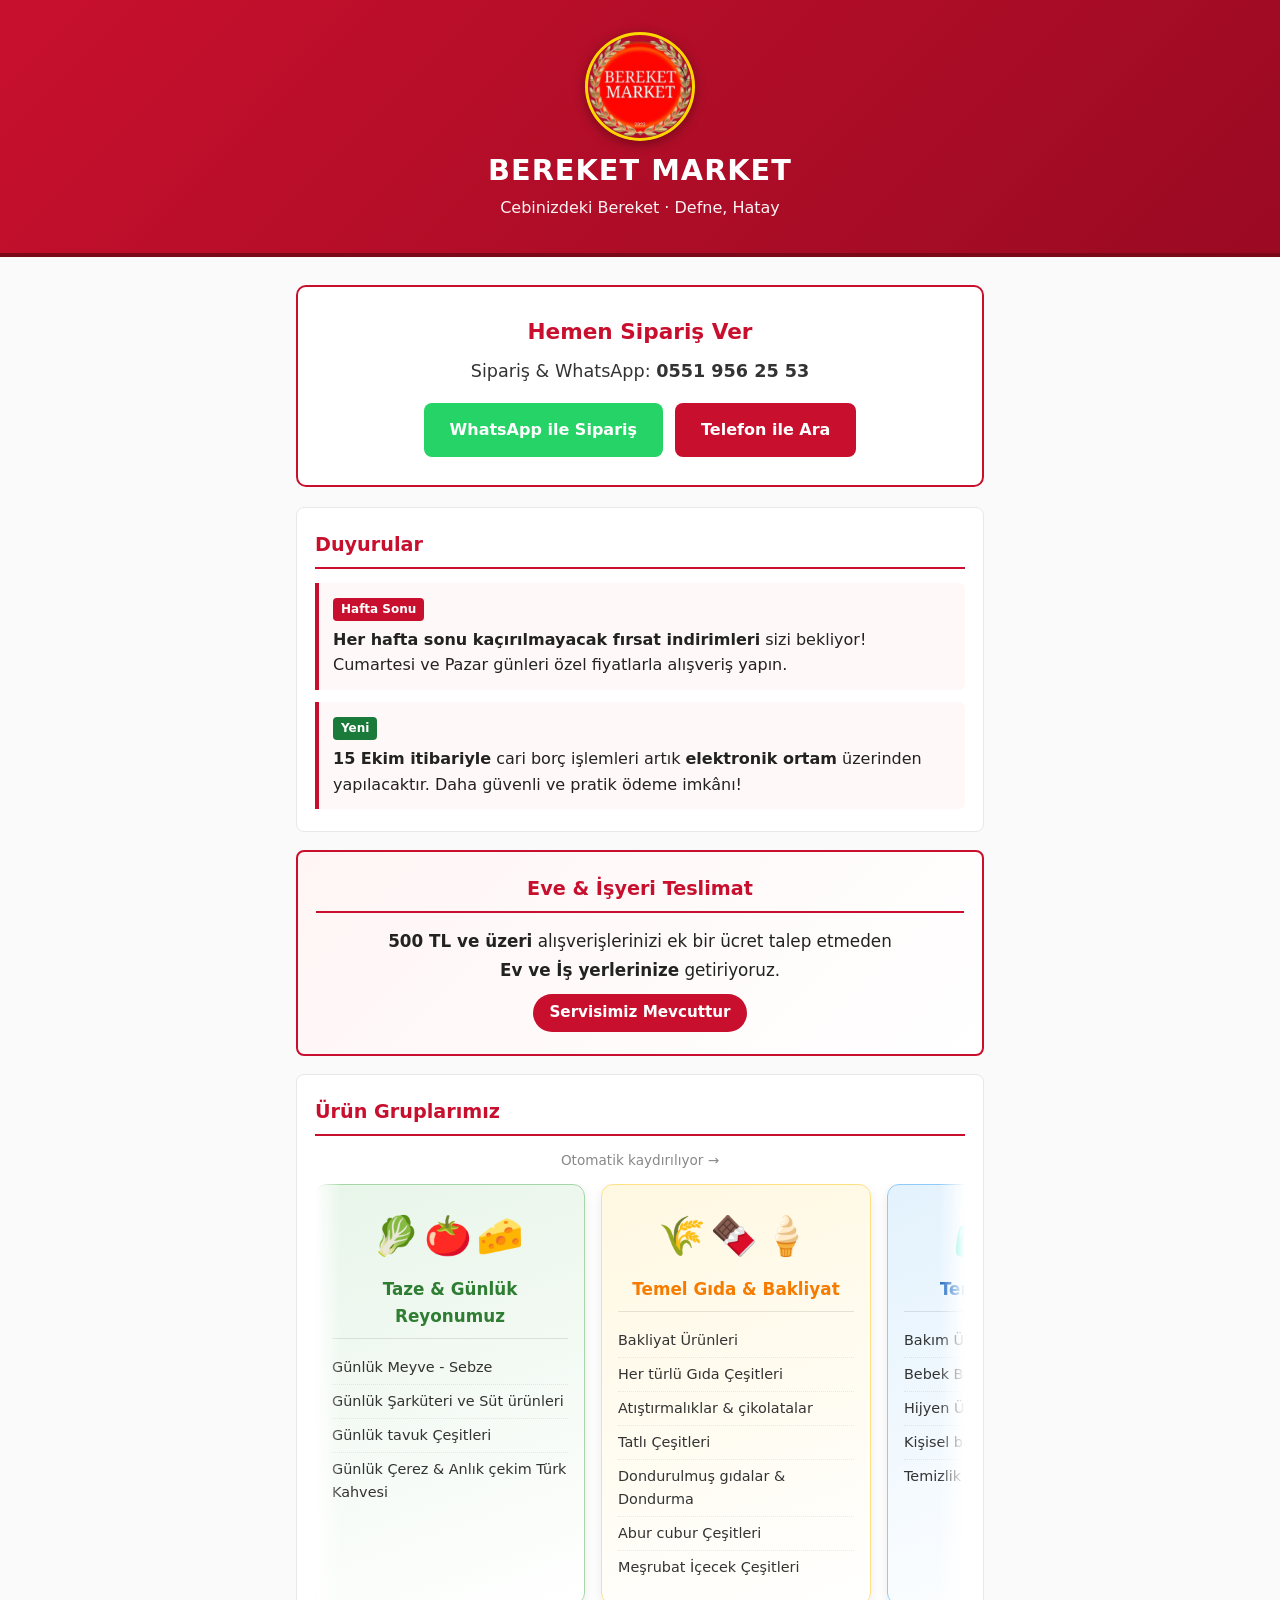
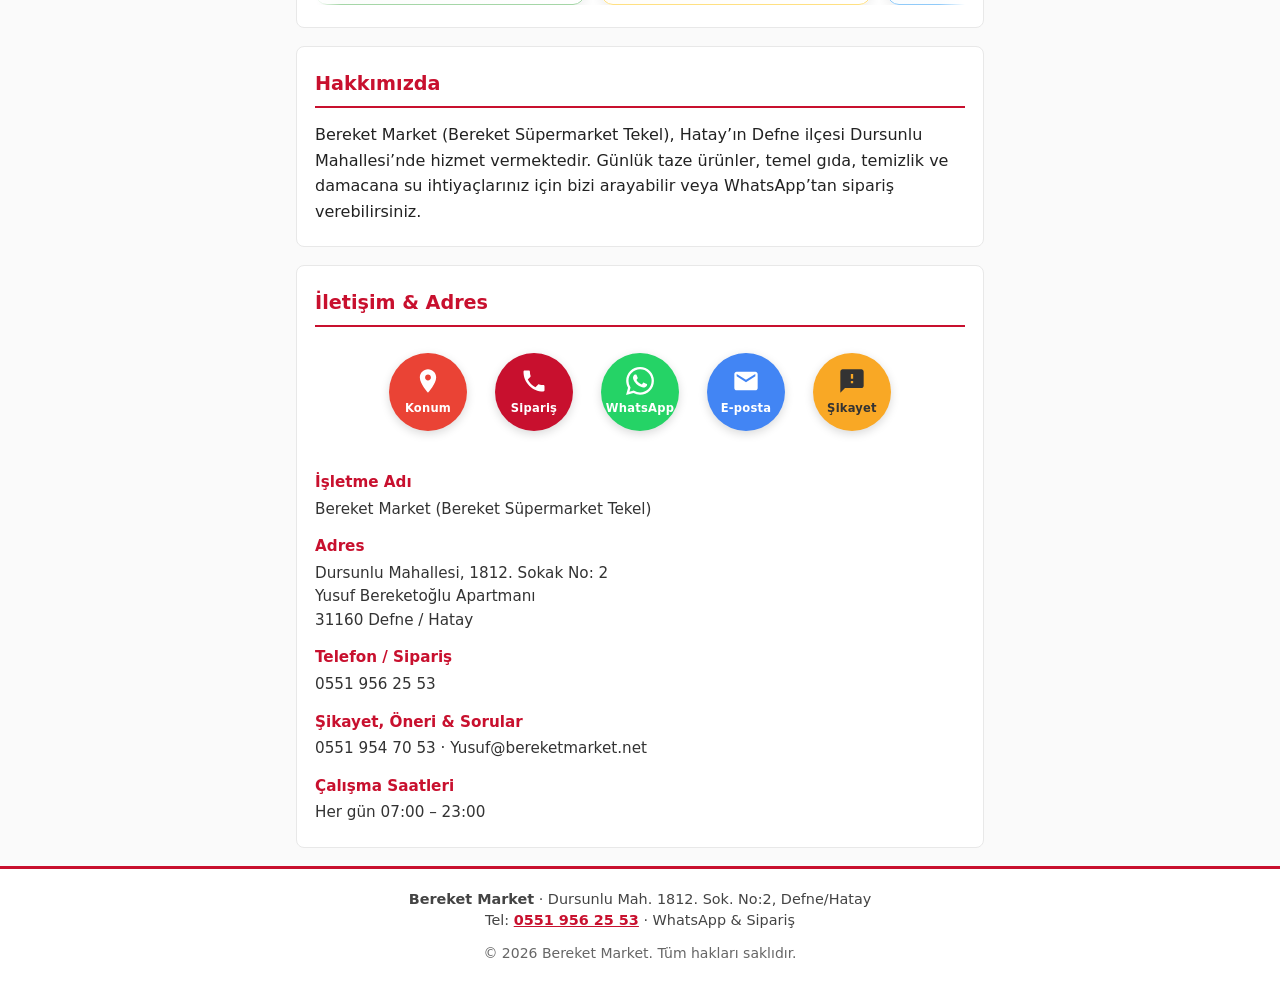
==== index.html @ 85e5559c "SEO: robots.txt, sitemap.xml, llms.txt, LocalBusiness schema, canonical, footer NAP eklendi" ====
<!DOCTYPE html>
<html lang="tr">
<head>
  <meta charset="UTF-8">
  <meta name="viewport" content="width=device-width, initial-scale=1">
  <title>Bereket Market | Defne Hatay Market – Sipariş, Eve Teslimat, Taze Ürünler</title>
  <meta name="description" content="Bereket Market Defne Hatay – Dursunlu Mahallesi. Günlük taze meyve sebze, bakliyat, temizlik, damacana su. 500 TL üzeri ücretsiz eve teslimat. Sipariş WhatsApp: 0551 956 25 53">
  <link rel="stylesheet" href="style.css">
  <link rel="canonical" href="https://bereketmarket.net/">
  <link rel="icon" href="assets/logo.png" type="image/png">
  <meta name="robots" content="index, follow">
  <meta name="geo.region" content="TR-31">
  <meta name="geo.placename" content="Defne, Hatay">
  <meta name="language" content="Turkish">
  <meta property="og:title" content="Bereket Market | Defne, Hatay">
  <meta property="og:description" content="Bereket Market – Dursunlu, Defne/Hatay. Taze ürünler, 500 TL üzeri ücretsiz teslimat. Sipariş: 0551 956 25 53">
  <meta property="og:image" content="https://bereketmarket.net/assets/logo.png">
  <meta property="og:url" content="https://bereketmarket.net">
  <meta property="og:type" content="website">
  <meta name="twitter:card" content="summary_large_image">
  <script type="application/ld+json">
  {
    "@context": "https://schema.org",
    "@type": "GroceryStore",
    "name": "Bereket Market",
    "alternateName": "Bereket Süpermarket Tekel",
    "image": "https://bereketmarket.net/assets/logo.png",
    "url": "https://bereketmarket.net/",
    "telephone": "+905519562553",
    "email": "Yusuf@bereketmarket.net",
    "address": {
      "@type": "PostalAddress",
      "streetAddress": "Dursunlu Mahallesi, 1812. Sokak No: 2, Yusuf Bereketoğlu Apartmanı",
      "addressLocality": "Defne",
      "addressRegion": "Hatay",
      "postalCode": "31160",
      "addressCountry": "TR"
    },
    "geo": {
      "@type": "GeoCoordinates",
      "latitude": 36.2345,
      "longitude": 36.1450
    },
    "openingHoursSpecification": {
      "@type": "OpeningHoursSpecification",
      "dayOfWeek": [
        "Monday", "Tuesday", "Wednesday", "Thursday", "Friday", "Saturday", "Sunday"
      ],
      "opens": "07:00",
      "closes": "23:00"
    },
    "priceRange": "₺",
    "description": "Hatay Defne Dursunlu'da günlük taze ürünler, bakliyat, temizlik malzemeleri ve damacana su satışı. 500 TL üzeri ücretsiz eve ve işyeri teslimatı."
  }
  </script>
</head>
<body>

  <header class="header">
    <div class="container header-inner">
      <img src="assets/logo.png" alt="Bereket Market Logo" class="logo" width="120" height="118">
      <h1>BEREKET MARKET</h1>
      <p class="tagline">Cebinizdeki Bereket · Defne, Hatay</p>
    </div>
  </header>

  <main class="container">

    <section class="order-section">
      <h2>Hemen Sipariş Ver</h2>
      <p class="order-info">Sipariş & WhatsApp: <strong>0551 956 25 53</strong></p>
      <div class="btn-group">
        <a href="https://wa.me/905519562553?text=Merhaba%2C%20sipari%C5%9F%20vermek%20istiyorum." class="btn btn-whatsapp" target="_blank" rel="noopener">
          WhatsApp ile Sipariş
        </a>
        <a href="tel:+905519562553" class="btn btn-call">
          Telefon ile Ara
        </a>
      </div>
    </section>

    <section id="duyurular" class="duyuru">
      <h2>Duyurular</h2>
      <div class="duyuru-item">
        <span class="badge">Hafta Sonu</span>
        <p><strong>Her hafta sonu kaçırılmayacak fırsat indirimleri</strong> sizi bekliyor! Cumartesi ve Pazar günleri özel fiyatlarla alışveriş yapın.</p>
      </div>
      <div class="duyuru-item">
        <span class="badge yeni">Yeni</span>
        <p><strong>15 Ekim itibariyle</strong> cari borç işlemleri artık <strong>elektronik ortam</strong> üzerinden yapılacaktır. Daha güvenli ve pratik ödeme imkânı!</p>
      </div>
    </section>

    <section class="servis">
      <h2>Eve & İşyeri Teslimat</h2>
      <p class="servis-text">
        <strong>500 TL ve üzeri</strong> alışverişlerinizi ek bir ücret talep etmeden<br>
        <strong>Ev ve İş yerlerinize</strong> getiriyoruz.<br>
        <span class="servis-badge">Servisimiz Mevcuttur</span>
      </p>
    </section>

    <section id="kategoriler">
      <h2>Ürün Gruplarımız</h2>
      <p class="carousel-hint">Otomatik kaydırılıyor →</p>

      <div class="carousel">
        <div class="carousel-track">

          <article class="cat-card cat-taze">
            <div class="cat-visual">🥬🍅🧀</div>
            <h3>Taze & Günlük Reyonumuz</h3>
            <ul>
              <li>Günlük Meyve - Sebze</li>
              <li>Günlük Şarküteri ve Süt ürünleri</li>
              <li>Günlük tavuk Çeşitleri</li>
              <li>Günlük Çerez & Anlık çekim Türk Kahvesi</li>
            </ul>
          </article>

          <article class="cat-card cat-gida">
            <div class="cat-visual">🌾🍫🍦</div>
            <h3>Temel Gıda & Bakliyat</h3>
            <ul>
              <li>Bakliyat Ürünleri</li>
              <li>Her türlü Gıda Çeşitleri</li>
              <li>Atıştırmalıklar & çikolatalar</li>
              <li>Tatlı Çeşitleri</li>
              <li>Dondurulmuş gıdalar & Dondurma</li>
              <li>Abur cubur Çeşitleri</li>
              <li>Meşrubat İçecek Çeşitleri</li>
            </ul>
          </article>

          <article class="cat-card cat-temizlik">
            <div class="cat-visual">🧴🧼👶</div>
            <h3>Temizlik & Kişisel</h3>
            <ul>
              <li>Bakım Ürünleri</li>
              <li>Bebek Bezi</li>
              <li>Hijyen Ürünleri</li>
              <li>Kişisel bakım ürünleri</li>
              <li>Temizlik Malzemeleri</li>
            </ul>
          </article>

          <article class="cat-card cat-yasam">
            <div class="cat-visual">🧹✏️📦</div>
            <h3>Günlük Yaşam Ürünleri</h3>
            <ul>
              <li>Temel kırtasiye ürünleri</li>
              <li>Bez mop, paspas, süpürge</li>
            </ul>
          </article>

          <article class="cat-card cat-su">
            <div class="cat-visual">💧🧴🚰</div>
            <h3>Koli Su & Damacana</h3>
            <ul>
              <li>0.5 L koli su (Erikli, Bahçepınar)</li>
              <li>1.5 L koli su (Erikli, Bahçepınar)</li>
              <li>5 L koli su (Erikli, Bahçepınar)</li>
              <li>Çamlıbel 19 L Damacana</li>
              <li>Hayat Su 19 L Damacana</li>
            </ul>
          </article>

          <article class="cat-card cat-taze">
            <div class="cat-visual">🥬🍅🧀</div>
            <h3>Taze & Günlük Reyonumuz</h3>
            <ul>
              <li>Günlük Meyve - Sebze</li>
              <li>Günlük Şarküteri ve Süt ürünleri</li>
              <li>Günlük tavuk Çeşitleri</li>
              <li>Günlük Çerez & Anlık çekim Türk Kahvesi</li>
            </ul>
          </article>

          <article class="cat-card cat-gida">
            <div class="cat-visual">🌾🍫🍦</div>
            <h3>Temel Gıda & Bakliyat</h3>
            <ul>
              <li>Bakliyat Ürünleri</li>
              <li>Her türlü Gıda Çeşitleri</li>
              <li>Atıştırmalıklar & çikolatalar</li>
              <li>Tatlı Çeşitleri</li>
              <li>Dondurulmuş gıdalar & Dondurma</li>
              <li>Abur cubur Çeşitleri</li>
              <li>Meşrubat İçecek Çeşitleri</li>
            </ul>
          </article>

          <article class="cat-card cat-temizlik">
            <div class="cat-visual">🧴🧼👶</div>
            <h3>Temizlik & Kişisel</h3>
            <ul>
              <li>Bakım Ürünleri</li>
              <li>Bebek Bezi</li>
              <li>Hijyen Ürünleri</li>
              <li>Kişisel bakım ürünleri</li>
              <li>Temizlik Malzemeleri</li>
            </ul>
          </article>

          <article class="cat-card cat-yasam">
            <div class="cat-visual">🧹✏️📦</div>
            <h3>Günlük Yaşam Ürünleri</h3>
            <ul>
              <li>Temel kırtasiye ürünleri</li>
              <li>Bez mop, paspas, süpürge</li>
            </ul>
          </article>

          <article class="cat-card cat-su">
            <div class="cat-visual">💧🧴🚰</div>
            <h3>Koli Su & Damacana</h3>
            <ul>
              <li>0.5 L koli su (Erikli, Bahçepınar)</li>
              <li>1.5 L koli su (Erikli, Bahçepınar)</li>
              <li>5 L koli su (Erikli, Bahçepınar)</li>
              <li>Çamlıbel 19 L Damacana</li>
              <li>Hayat Su 19 L Damacana</li>
            </ul>
          </article>

        </div>
      </div>
    </section>

    <section id="hakkimizda">
      <h2>Hakkımızda</h2>
      <p>
        Bereket Market (Bereket Süpermarket Tekel), Hatay’ın Defne ilçesi Dursunlu Mahallesi’nde hizmet vermektedir.
        Günlük taze ürünler, temel gıda, temizlik ve damacana su ihtiyaçlarınız için bizi arayabilir veya WhatsApp’tan sipariş verebilirsiniz.
      </p>
    </section>

    <section id="iletisim">
      <h2>İletişim & Adres</h2>

      <div class="contact-icons">
        <a href="https://www.google.com/maps/search/?api=1&amp;query=Bereket+Market+Dursunlu+Mahallesi+1812.+Sokak+Defne+Hatay" class="icon-btn icon-maps" target="_blank" rel="noopener" title="Google Haritalar">
          <svg viewBox="0 0 24 24" width="28" height="28" fill="currentColor"><path d="M12 2C8.13 2 5 5.13 5 9c0 5.25 7 13 7 13s7-7.75 7-13c0-3.87-3.13-7-7-7zm0 9.5c-1.38 0-2.5-1.12-2.5-2.5s1.12-2.5 2.5-2.5 2.5 1.12 2.5 2.5-1.12 2.5-2.5 2.5z"/></svg>
          <span>Konum</span>
        </a>

        <a href="tel:+905519562553" class="icon-btn icon-phone" title="Sipariş Telefonu">
          <svg viewBox="0 0 24 24" width="28" height="28" fill="currentColor"><path d="M6.62 10.79c1.44 2.83 3.76 5.14 6.59 6.59l2.2-2.2c.27-.27.67-.36 1.02-.24 1.12.37 2.33.57 3.57.57.55 0 1 .45 1 1V20c0 .55-.45 1-1 1-9.39 0-17-7.61-17-17 0-.55.45-1 1-1h3.5c.55 0 1 .45 1 1 0 1.25.2 2.45.57 3.57.11.35.03.74-.25 1.02l-2.2 2.2z"/></svg>
          <span>Sipariş</span>
        </a>

        <a href="https://wa.me/905519562553" class="icon-btn icon-whatsapp" target="_blank" rel="noopener" title="WhatsApp">
          <svg viewBox="0 0 24 24" width="28" height="28" fill="currentColor"><path d="M17.472 14.382c-.297-.149-1.758-.867-2.03-.967-.273-.099-.471-.148-.67.15-.197.297-.767.966-.94 1.164-.173.199-.347.223-.644.075-.297-.15-1.255-.463-2.39-1.475-.883-.788-1.48-1.761-1.653-2.059-.173-.297-.018-.458.13-.606.134-.133.298-.347.446-.52.149-.174.198-.298.298-.497.099-.198.05-.371-.025-.52-.075-.149-.669-1.612-.916-2.207-.242-.579-.487-.5-.669-.51-.173-.008-.371-.01-.57-.01-.198 0-.52.074-.792.372-.272.297-1.04 1.016-1.04 2.479 0 1.462 1.065 2.875 1.213 3.074.149.198 2.096 3.2 5.077 4.487.709.306 1.262.489 1.694.625.712.227 1.36.195 1.871.118.571-.085 1.758-.719 2.006-1.413.248-.694.248-1.289.173-1.413-.074-.124-.272-.198-.57-.347m-5.421 7.403h-.004a9.87 9.87 0 01-5.031-1.378l-.361-.214-3.741.982.998-3.648-.235-.374a9.86 9.86 0 01-1.51-5.26c.001-5.45 4.436-9.884 9.888-9.884 2.64 0 5.122 1.03 6.988 2.898a9.825 9.825 0 012.893 6.994c-.003 5.45-4.435 9.884-9.885 9.884m8.413-18.297A11.815 11.815 0 0012.05 0C5.495 0 .16 5.335.157 11.892c0 2.096.547 4.142 1.588 5.945L.057 24l6.305-1.654a11.882 11.882 0 005.683 1.448h.005c6.554 0 11.89-5.335 11.893-11.893a11.821 11.821 0 00-3.48-8.413z"/></svg>
          <span>WhatsApp</span>
        </a>

        <a href="mailto:Yusuf@bereketmarket.net" class="icon-btn icon-mail" title="E-posta">
          <svg viewBox="0 0 24 24" width="28" height="28" fill="currentColor"><path d="M20 4H4c-1.1 0-1.99.9-1.99 2L2 18c0 1.1.9 2 2 2h16c1.1 0 2-.9 2-2V6c0-1.1-.9-2-2-2zm0 4l-8 5-8-5V6l8 5 8-5v2z"/></svg>
          <span>E-posta</span>
        </a>

        <a href="tel:+905519547053" class="icon-btn icon-sikayet" title="Şikayet & Öneri">
          <svg viewBox="0 0 24 24" width="28" height="28" fill="currentColor"><path d="M20 2H4c-1.1 0-2 .9-2 2v18l4-4h14c1.1 0 2-.9 2-2V4c0-1.1-.9-2-2-2zm-7 12h-2v-2h2v2zm0-4h-2V6h2v4z"/></svg>
          <span>Şikayet</span>
        </a>
      </div>

      <dl class="contact-details">
        <dt>İşletme Adı</dt>
        <dd>Bereket Market (Bereket Süpermarket Tekel)</dd>

        <dt>Adres</dt>
        <dd>
          Dursunlu Mahallesi, 1812. Sokak No: 2<br>
          Yusuf Bereketoğlu Apartmanı<br>
          31160 Defne / Hatay
        </dd>

        <dt>Telefon / Sipariş</dt>
        <dd>0551 956 25 53</dd>

        <dt>Şikayet, Öneri & Sorular</dt>
        <dd>0551 954 70 53 · Yusuf@bereketmarket.net</dd>

        <dt>Çalışma Saatleri</dt>
        <dd>Her gün 07:00 – 23:00</dd>
      </dl>
    </section>

  </main>

  <footer class="footer">
    <div class="container">
      <p class="footer-nap">
        <strong>Bereket Market</strong> · Dursunlu Mah. 1812. Sok. No:2, Defne/Hatay<br>
        Tel: <a href="tel:+905519562553">0551 956 25 53</a> · WhatsApp & Sipariş
      </p>
      <p>&copy; 2026 Bereket Market. Tüm hakları saklıdır.</p>
    </div>
  </footer>

</body>
</html>
---- style.css ----
* {
  box-sizing: border-box;
  margin: 0;
  padding: 0;
}

body {
  font-family: system-ui, -apple-system, "Segoe UI", Roboto, Arial, sans-serif;
  line-height: 1.6;
  color: #222;
  background: #fafafa;
}

.container {
  max-width: 720px;
  margin: 0 auto;
  padding: 0 16px;
}

/* Header */
.header {
  background: linear-gradient(135deg, #c8102e 0%, #9a0a22 100%);
  color: #fff;
  padding: 32px 0;
  text-align: center;
  border-bottom: 4px solid #7a0819;
}

.logo {
  display: block;
  margin: 0 auto 12px;
  width: 110px;
  height: auto;
  border-radius: 50%;
  box-shadow: 0 3px 12px rgba(0,0,0,0.35);
  border: 3px solid #ffd700;
}
.logo-circle {
  display: none;
}

.header h1 {
  font-size: 1.8rem;
  letter-spacing: 1px;
  line-height: 1.2;
}

.tagline {
  margin-top: 8px;
  opacity: 0.95;
  font-size: 1rem;
}

/* Order */
.order-section {
  background: #fff;
  border: 2px solid #c8102e;
  border-radius: 10px;
  padding: 28px 20px;
  margin: 28px 0 20px;
  text-align: center;
}

.order-section h2 {
  color: #c8102e;
  font-size: 1.35rem;
  margin-bottom: 8px;
  border: none;
  padding: 0;
}

.order-info {
  font-size: 1.1rem;
  margin-bottom: 18px;
  color: #333;
}

.btn-group {
  display: flex;
  flex-wrap: wrap;
  gap: 12px;
  justify-content: center;
}

.btn {
  display: inline-block;
  padding: 14px 26px;
  border-radius: 8px;
  font-weight: 700;
  font-size: 1rem;
  text-decoration: none;
  transition: opacity 0.2s, transform 0.15s;
}

.btn:hover {
  opacity: 0.92;
  transform: translateY(-1px);
}

.btn-whatsapp {
  background: #25d366;
  color: #fff;
}

.btn-call {
  background: #c8102e;
  color: #fff;
}

/* Sections */
main {
  padding-bottom: 32px;
}

section {
  background: #fff;
  border: 1px solid #e8e8e8;
  border-radius: 8px;
  padding: 22px 18px;
  margin-bottom: 18px;
}

h2 {
  font-size: 1.2rem;
  margin-bottom: 14px;
  color: #c8102e;
  border-bottom: 2px solid #c8102e;
  padding-bottom: 6px;
}

/* Duyurular */
.duyuru-item {
  background: #fff8f8;
  border-left: 4px solid #c8102e;
  padding: 12px 14px;
  margin-bottom: 12px;
  border-radius: 0 6px 6px 0;
}

.duyuru-item:last-child {
  margin-bottom: 0;
}

.badge {
  display: inline-block;
  background: #c8102e;
  color: #fff;
  font-size: 0.75rem;
  font-weight: 700;
  padding: 2px 8px;
  border-radius: 4px;
  margin-bottom: 6px;
}

.badge.yeni {
  background: #1a7a3a;
}

/* Servis */
.servis {
  background: linear-gradient(135deg, #fff5f5, #fff);
  border: 2px solid #c8102e;
  text-align: center;
}

.servis-text {
  font-size: 1.05rem;
  line-height: 1.7;
}

.servis-badge {
  display: inline-block;
  margin-top: 10px;
  background: #c8102e;
  color: #fff;
  padding: 6px 16px;
  border-radius: 20px;
  font-weight: 700;
  font-size: 0.95rem;
}

/* Carousel */
.carousel-hint {
  font-size: 0.85rem;
  color: #888;
  margin-bottom: 12px;
  text-align: center;
}

.carousel {
  overflow: hidden;
  width: 100%;
  mask-image: linear-gradient(to right, transparent, black 4%, black 96%, transparent);
  -webkit-mask-image: linear-gradient(to right, transparent, black 4%, black 96%, transparent);
}

.carousel-track {
  display: flex;
  gap: 16px;
  width: max-content;
  animation: slide 40s linear infinite;
}

.carousel-track:hover {
  animation-play-state: paused;
}

@keyframes slide {
  0% { transform: translateX(0); }
  100% { transform: translateX(-50%); }
}

.cat-card {
  flex: 0 0 270px;
  border-radius: 12px;
  padding: 20px 16px;
  box-shadow: 0 4px 14px rgba(0,0,0,0.08);
  border: 1px solid transparent;
}

.cat-visual {
  font-size: 2.4rem;
  text-align: center;
  margin-bottom: 10px;
  letter-spacing: 4px;
}

.cat-card h3 {
  font-size: 1.05rem;
  text-align: center;
  margin-bottom: 12px;
  padding-bottom: 8px;
  border-bottom: 1px solid rgba(0,0,0,0.1);
}

.cat-card ul {
  list-style: none;
  font-size: 0.9rem;
}

.cat-card li {
  padding: 5px 0;
  border-bottom: 1px dotted rgba(0,0,0,0.08);
  color: #333;
}

.cat-card li:last-child {
  border-bottom: none;
}

/* Category colors */
.cat-taze {
  background: linear-gradient(160deg, #e8f5e9, #fff);
  border-color: #a5d6a7;
}
.cat-taze h3 { color: #2e7d32; }

.cat-gida {
  background: linear-gradient(160deg, #fff8e1, #fff);
  border-color: #ffe082;
}
.cat-gida h3 { color: #f57c00; }

.cat-temizlik {
  background: linear-gradient(160deg, #e3f2fd, #fff);
  border-color: #90caf9;
}
.cat-temizlik h3 { color: #1565c0; }

.cat-yasam {
  background: linear-gradient(160deg, #f3e5f5, #fff);
  border-color: #ce93d8;
}
.cat-yasam h3 { color: #7b1fa2; }

.cat-su {
  background: linear-gradient(160deg, #e0f7fa, #fff);
  border-color: #80deea;
}
.cat-su h3 { color: #00838f; }

/* Contact */
dt {
  font-weight: 700;
  margin-top: 14px;
  color: #c8102e;
}

dt:first-child {
  margin-top: 0;
}

dd {
  margin-left: 0;
  margin-top: 2px;
}

a {
  color: #c8102e;
  font-weight: 600;
}

a:hover {
  text-decoration: underline;
}

/* Footer */
.footer {
  text-align: center;
  padding: 20px 0 28px;
  font-size: 0.875rem;
  color: #666;
  background: #fff;
  border-top: 3px solid #c8102e;
}

/* Contact Icons */
.contact-icons {
  display: flex;
  flex-wrap: wrap;
  justify-content: center;
  gap: 20px 28px;
  margin: 8px 0 28px;
  padding: 12px 8px;
}

.icon-btn {
  display: flex;
  flex-direction: column;
  align-items: center;
  justify-content: center;
  width: 78px;
  height: 78px;
  border-radius: 50%;
  text-decoration: none;
  color: #fff;
  font-size: 0.72rem;
  font-weight: 600;
  letter-spacing: 0.02em;
  transition: transform 0.2s, box-shadow 0.2s;
  box-shadow: 0 3px 10px rgba(0,0,0,0.15);
}

.icon-btn:hover {
  transform: translateY(-3px) scale(1.06);
  box-shadow: 0 6px 16px rgba(0,0,0,0.22);
  text-decoration: none;
  color: #fff;
}

.icon-btn svg {
  margin-bottom: 4px;
  flex-shrink: 0;
}

.icon-maps {
  background: #ea4335;
}

.icon-phone {
  background: #c8102e;
}

.icon-whatsapp {
  background: #25d366;
}

.icon-mail {
  background: #4285f4;
}

.icon-sikayet {
  background: #f9a825;
  color: #333;
}

.icon-sikayet:hover {
  color: #333;
}

.contact-details {
  margin-top: 4px;
  line-height: 1.55;
}

.contact-details dt {
  font-weight: 700;
  margin-top: 14px;
  color: #c8102e;
  font-size: 0.95rem;
}

.contact-details dt:first-child {
  margin-top: 0;
}

.contact-details dd {
  margin-left: 0;
  margin-top: 3px;
  font-size: 0.95rem;
  color: #333;
}

/* Mobile improvements */
@media (max-width: 480px) {
  .header h1 {
    font-size: 1.45rem;
  }
  .btn {
    width: 100%;
    text-align: center;
  }
  .cat-card {
    flex: 0 0 240px;
  }
  .order-section {
    padding: 20px 14px;
  }
  .contact-icons {
    gap: 18px 22px;
    padding: 8px 4px;
  }
  .icon-btn {
    width: 70px;
    height: 70px;
    font-size: 0.68rem;
  }
  .icon-btn svg {
    width: 24px;
    height: 24px;
  }
  section {
    padding: 18px 14px;
  }
  .contact-details dt,
  .contact-details dd {
    font-size: 0.92rem;
  }
}

.footer-nap {
  margin-bottom: 10px;
  font-size: 0.9rem;
  line-height: 1.5;
  color: #444;
}
.footer-nap a {
  color: #c8102e;
}
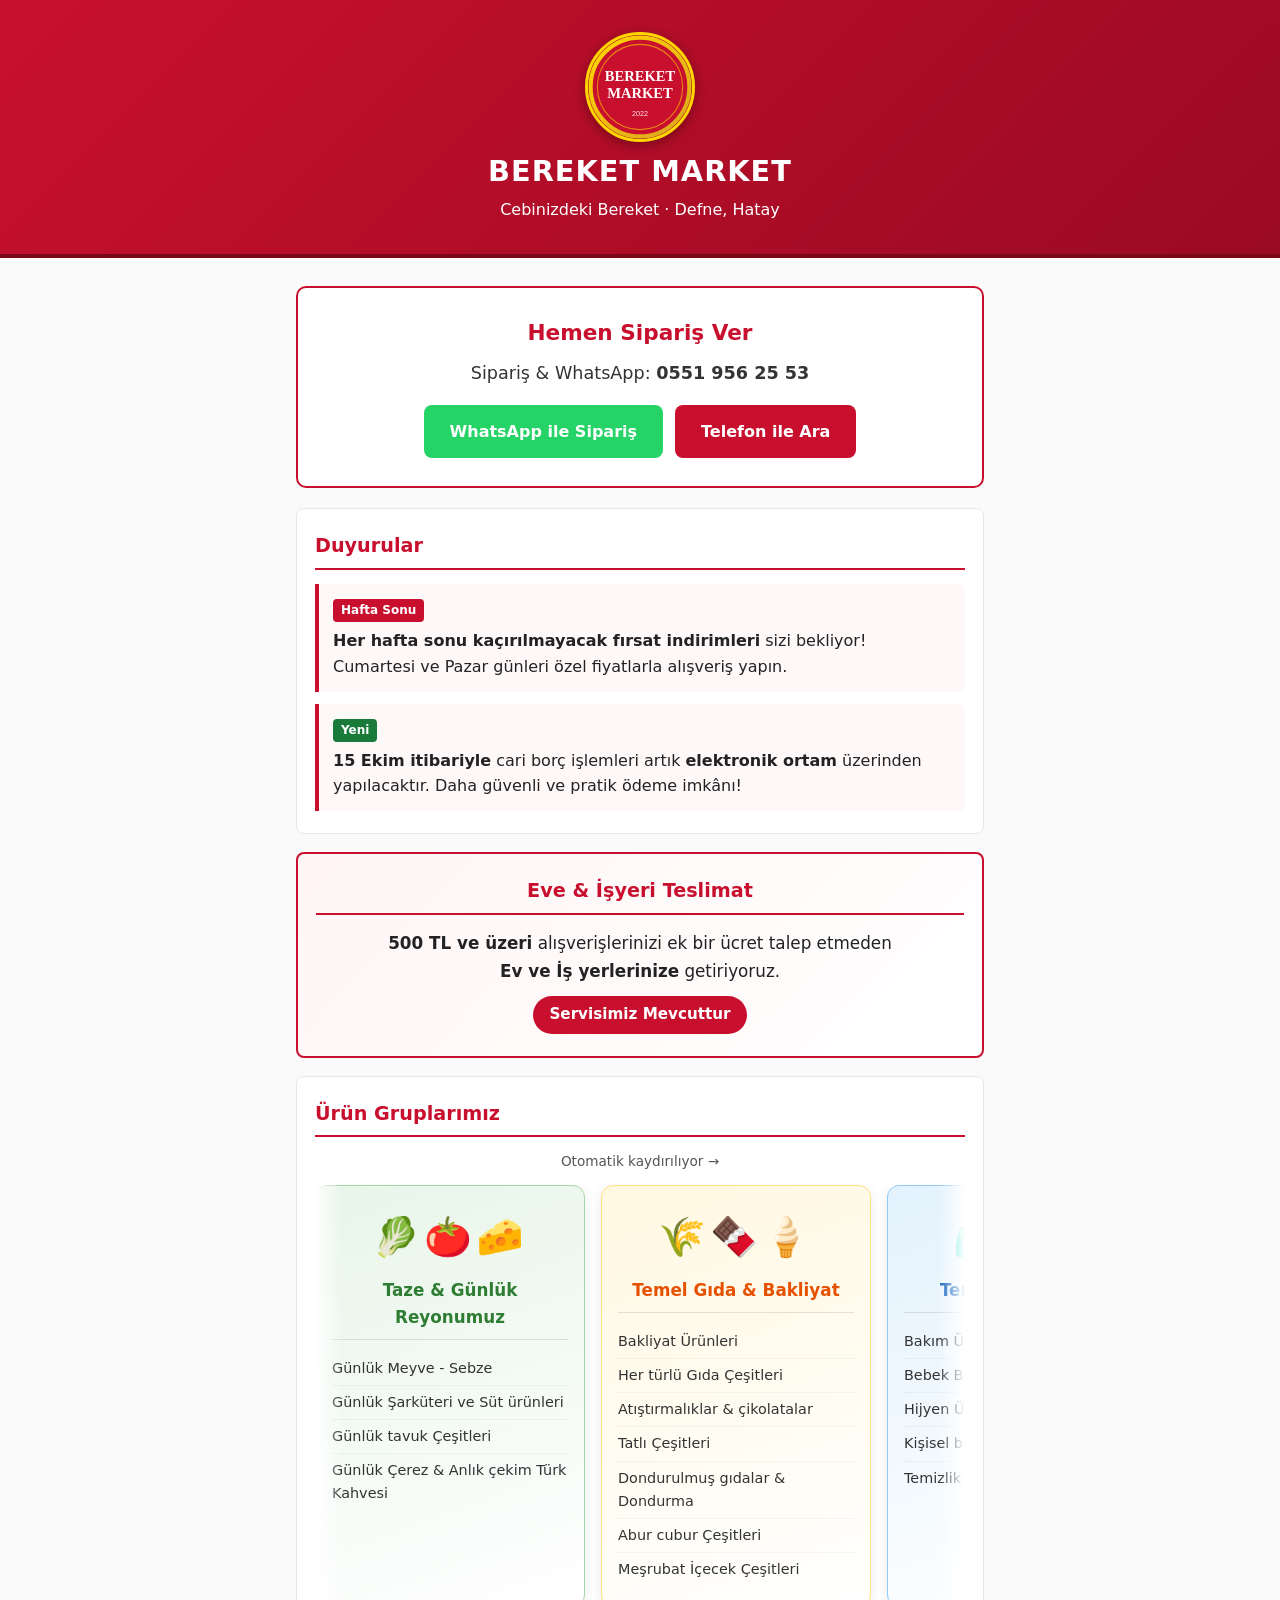
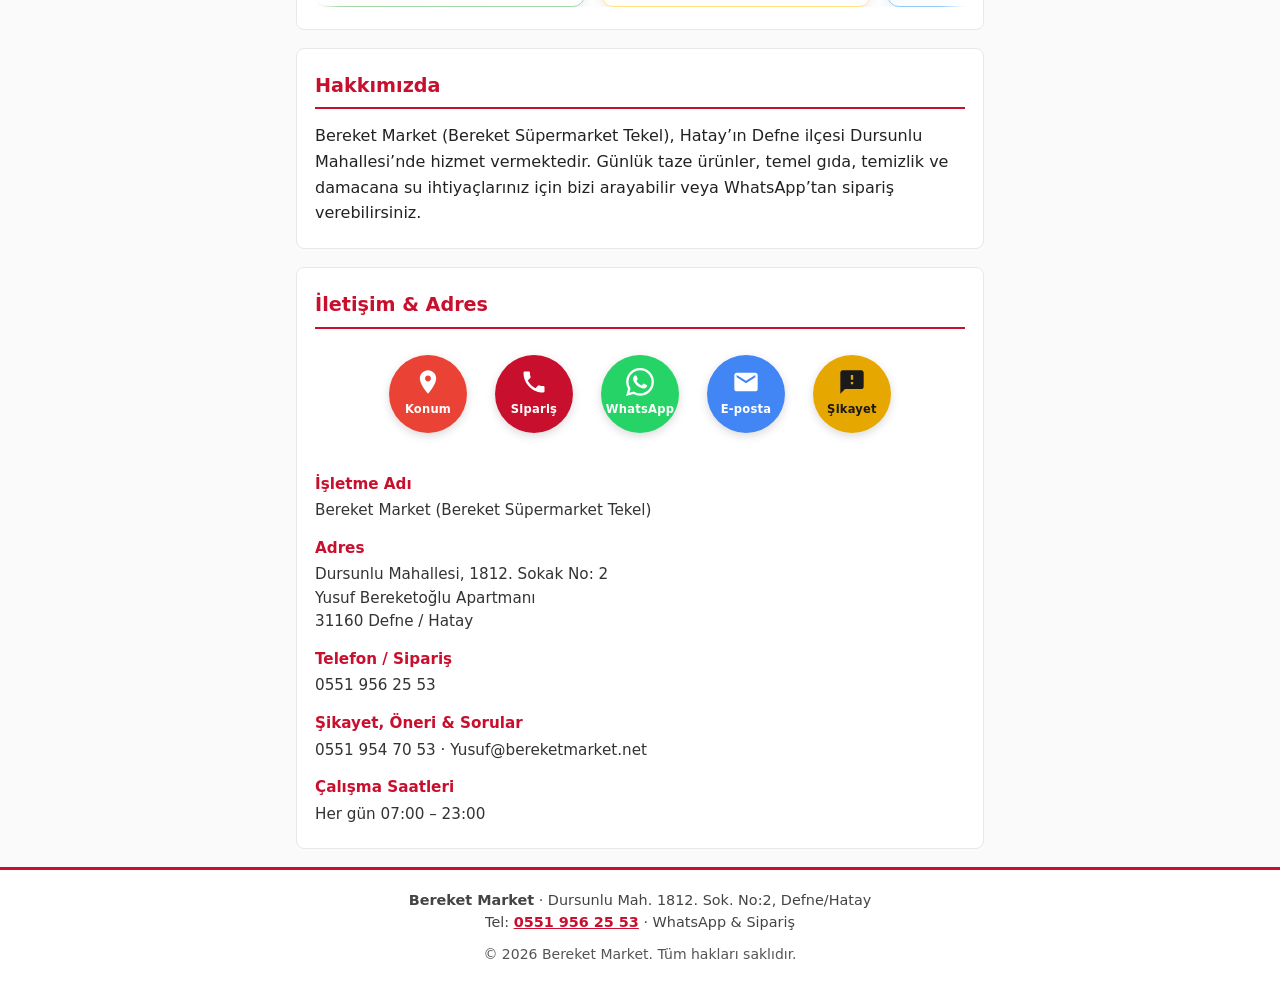
==== commit 8e964eae: "Performans: SVG logo (327KB PNG yerine), kontrast duzeltmeleri, preload, reduced-motion, a11y iyiles" ====
--- a/index.html
+++ b/index.html
@@ -5,9 +5,11 @@
   <meta name="viewport" content="width=device-width, initial-scale=1">
   <title>Bereket Market | Defne Hatay Market – Sipariş, Eve Teslimat, Taze Ürünler</title>
   <meta name="description" content="Bereket Market Defne Hatay – Dursunlu Mahallesi. Günlük taze meyve sebze, bakliyat, temizlik, damacana su. 500 TL üzeri ücretsiz eve teslimat. Sipariş WhatsApp: 0551 956 25 53">
+  <link rel="canonical" href="https://bereketmarket.net/">
+  <link rel="icon" href="assets/logo.svg" type="image/svg+xml">
+  <link rel="preload" href="style.css" as="style">
+  <link rel="preload" href="assets/logo.svg" as="image">
   <link rel="stylesheet" href="style.css">
-  <link rel="canonical" href="https://bereketmarket.net/">
-  <link rel="icon" href="assets/logo.png" type="image/png">
   <meta name="robots" content="index, follow">
   <meta name="geo.region" content="TR-31">
   <meta name="geo.placename" content="Defne, Hatay">
@@ -43,9 +45,7 @@
     },
     "openingHoursSpecification": {
       "@type": "OpeningHoursSpecification",
-      "dayOfWeek": [
-        "Monday", "Tuesday", "Wednesday", "Thursday", "Friday", "Saturday", "Sunday"
-      ],
+      "dayOfWeek": ["Monday","Tuesday","Wednesday","Thursday","Friday","Saturday","Sunday"],
       "opens": "07:00",
       "closes": "23:00"
     },
@@ -58,7 +58,7 @@
 
   <header class="header">
     <div class="container header-inner">
-      <img src="assets/logo.png" alt="Bereket Market Logo" class="logo" width="120" height="118">
+      <img src="assets/logo.svg" alt="Bereket Market Logo" class="logo" width="110" height="110" fetchpriority="high" decoding="async">
       <h1>BEREKET MARKET</h1>
       <p class="tagline">Cebinizdeki Bereket · Defne, Hatay</p>
     </div>
@@ -70,12 +70,8 @@
       <h2>Hemen Sipariş Ver</h2>
       <p class="order-info">Sipariş & WhatsApp: <strong>0551 956 25 53</strong></p>
       <div class="btn-group">
-        <a href="https://wa.me/905519562553?text=Merhaba%2C%20sipari%C5%9F%20vermek%20istiyorum." class="btn btn-whatsapp" target="_blank" rel="noopener">
-          WhatsApp ile Sipariş
-        </a>
-        <a href="tel:+905519562553" class="btn btn-call">
-          Telefon ile Ara
-        </a>
+        <a href="https://wa.me/905519562553?text=Merhaba%2C%20sipari%C5%9F%20vermek%20istiyorum." class="btn btn-whatsapp" target="_blank" rel="noopener">WhatsApp ile Sipariş</a>
+        <a href="tel:+905519562553" class="btn btn-call">Telefon ile Ara</a>
       </div>
     </section>
 
@@ -103,185 +99,60 @@
     <section id="kategoriler">
       <h2>Ürün Gruplarımız</h2>
       <p class="carousel-hint">Otomatik kaydırılıyor →</p>
-
       <div class="carousel">
         <div class="carousel-track">
-
-          <article class="cat-card cat-taze">
-            <div class="cat-visual">🥬🍅🧀</div>
-            <h3>Taze & Günlük Reyonumuz</h3>
-            <ul>
-              <li>Günlük Meyve - Sebze</li>
-              <li>Günlük Şarküteri ve Süt ürünleri</li>
-              <li>Günlük tavuk Çeşitleri</li>
-              <li>Günlük Çerez & Anlık çekim Türk Kahvesi</li>
-            </ul>
-          </article>
-
-          <article class="cat-card cat-gida">
-            <div class="cat-visual">🌾🍫🍦</div>
-            <h3>Temel Gıda & Bakliyat</h3>
-            <ul>
-              <li>Bakliyat Ürünleri</li>
-              <li>Her türlü Gıda Çeşitleri</li>
-              <li>Atıştırmalıklar & çikolatalar</li>
-              <li>Tatlı Çeşitleri</li>
-              <li>Dondurulmuş gıdalar & Dondurma</li>
-              <li>Abur cubur Çeşitleri</li>
-              <li>Meşrubat İçecek Çeşitleri</li>
-            </ul>
-          </article>
-
-          <article class="cat-card cat-temizlik">
-            <div class="cat-visual">🧴🧼👶</div>
-            <h3>Temizlik & Kişisel</h3>
-            <ul>
-              <li>Bakım Ürünleri</li>
-              <li>Bebek Bezi</li>
-              <li>Hijyen Ürünleri</li>
-              <li>Kişisel bakım ürünleri</li>
-              <li>Temizlik Malzemeleri</li>
-            </ul>
-          </article>
-
-          <article class="cat-card cat-yasam">
-            <div class="cat-visual">🧹✏️📦</div>
-            <h3>Günlük Yaşam Ürünleri</h3>
-            <ul>
-              <li>Temel kırtasiye ürünleri</li>
-              <li>Bez mop, paspas, süpürge</li>
-            </ul>
-          </article>
-
-          <article class="cat-card cat-su">
-            <div class="cat-visual">💧🧴🚰</div>
-            <h3>Koli Su & Damacana</h3>
-            <ul>
-              <li>0.5 L koli su (Erikli, Bahçepınar)</li>
-              <li>1.5 L koli su (Erikli, Bahçepınar)</li>
-              <li>5 L koli su (Erikli, Bahçepınar)</li>
-              <li>Çamlıbel 19 L Damacana</li>
-              <li>Hayat Su 19 L Damacana</li>
-            </ul>
-          </article>
-
-          <article class="cat-card cat-taze">
-            <div class="cat-visual">🥬🍅🧀</div>
-            <h3>Taze & Günlük Reyonumuz</h3>
-            <ul>
-              <li>Günlük Meyve - Sebze</li>
-              <li>Günlük Şarküteri ve Süt ürünleri</li>
-              <li>Günlük tavuk Çeşitleri</li>
-              <li>Günlük Çerez & Anlık çekim Türk Kahvesi</li>
-            </ul>
-          </article>
-
-          <article class="cat-card cat-gida">
-            <div class="cat-visual">🌾🍫🍦</div>
-            <h3>Temel Gıda & Bakliyat</h3>
-            <ul>
-              <li>Bakliyat Ürünleri</li>
-              <li>Her türlü Gıda Çeşitleri</li>
-              <li>Atıştırmalıklar & çikolatalar</li>
-              <li>Tatlı Çeşitleri</li>
-              <li>Dondurulmuş gıdalar & Dondurma</li>
-              <li>Abur cubur Çeşitleri</li>
-              <li>Meşrubat İçecek Çeşitleri</li>
-            </ul>
-          </article>
-
-          <article class="cat-card cat-temizlik">
-            <div class="cat-visual">🧴🧼👶</div>
-            <h3>Temizlik & Kişisel</h3>
-            <ul>
-              <li>Bakım Ürünleri</li>
-              <li>Bebek Bezi</li>
-              <li>Hijyen Ürünleri</li>
-              <li>Kişisel bakım ürünleri</li>
-              <li>Temizlik Malzemeleri</li>
-            </ul>
-          </article>
-
-          <article class="cat-card cat-yasam">
-            <div class="cat-visual">🧹✏️📦</div>
-            <h3>Günlük Yaşam Ürünleri</h3>
-            <ul>
-              <li>Temel kırtasiye ürünleri</li>
-              <li>Bez mop, paspas, süpürge</li>
-            </ul>
-          </article>
-
-          <article class="cat-card cat-su">
-            <div class="cat-visual">💧🧴🚰</div>
-            <h3>Koli Su & Damacana</h3>
-            <ul>
-              <li>0.5 L koli su (Erikli, Bahçepınar)</li>
-              <li>1.5 L koli su (Erikli, Bahçepınar)</li>
-              <li>5 L koli su (Erikli, Bahçepınar)</li>
-              <li>Çamlıbel 19 L Damacana</li>
-              <li>Hayat Su 19 L Damacana</li>
-            </ul>
-          </article>
-
+          <article class="cat-card cat-taze"><div class="cat-visual" aria-hidden="true">🥬🍅🧀</div><h3>Taze & Günlük Reyonumuz</h3><ul><li>Günlük Meyve - Sebze</li><li>Günlük Şarküteri ve Süt ürünleri</li><li>Günlük tavuk Çeşitleri</li><li>Günlük Çerez & Anlık çekim Türk Kahvesi</li></ul></article>
+          <article class="cat-card cat-gida"><div class="cat-visual" aria-hidden="true">🌾🍫🍦</div><h3>Temel Gıda & Bakliyat</h3><ul><li>Bakliyat Ürünleri</li><li>Her türlü Gıda Çeşitleri</li><li>Atıştırmalıklar & çikolatalar</li><li>Tatlı Çeşitleri</li><li>Dondurulmuş gıdalar & Dondurma</li><li>Abur cubur Çeşitleri</li><li>Meşrubat İçecek Çeşitleri</li></ul></article>
+          <article class="cat-card cat-temizlik"><div class="cat-visual" aria-hidden="true">🧴🧼👶</div><h3>Temizlik & Kişisel</h3><ul><li>Bakım Ürünleri</li><li>Bebek Bezi</li><li>Hijyen Ürünleri</li><li>Kişisel bakım ürünleri</li><li>Temizlik Malzemeleri</li></ul></article>
+          <article class="cat-card cat-yasam"><div class="cat-visual" aria-hidden="true">🧹✏️📦</div><h3>Günlük Yaşam Ürünleri</h3><ul><li>Temel kırtasiye ürünleri</li><li>Bez mop, paspas, süpürge</li></ul></article>
+          <article class="cat-card cat-su"><div class="cat-visual" aria-hidden="true">💧🧴🚰</div><h3>Koli Su & Damacana</h3><ul><li>0.5 L koli su (Erikli, Bahçepınar)</li><li>1.5 L koli su (Erikli, Bahçepınar)</li><li>5 L koli su (Erikli, Bahçepınar)</li><li>Çamlıbel 19 L Damacana</li><li>Hayat Su 19 L Damacana</li></ul></article>
+          <article class="cat-card cat-taze"><div class="cat-visual" aria-hidden="true">🥬🍅🧀</div><h3>Taze & Günlük Reyonumuz</h3><ul><li>Günlük Meyve - Sebze</li><li>Günlük Şarküteri ve Süt ürünleri</li><li>Günlük tavuk Çeşitleri</li><li>Günlük Çerez & Anlık çekim Türk Kahvesi</li></ul></article>
+          <article class="cat-card cat-gida"><div class="cat-visual" aria-hidden="true">🌾🍫🍦</div><h3>Temel Gıda & Bakliyat</h3><ul><li>Bakliyat Ürünleri</li><li>Her türlü Gıda Çeşitleri</li><li>Atıştırmalıklar & çikolatalar</li><li>Tatlı Çeşitleri</li><li>Dondurulmuş gıdalar & Dondurma</li><li>Abur cubur Çeşitleri</li><li>Meşrubat İçecek Çeşitleri</li></ul></article>
+          <article class="cat-card cat-temizlik"><div class="cat-visual" aria-hidden="true">🧴🧼👶</div><h3>Temizlik & Kişisel</h3><ul><li>Bakım Ürünleri</li><li>Bebek Bezi</li><li>Hijyen Ürünleri</li><li>Kişisel bakım ürünleri</li><li>Temizlik Malzemeleri</li></ul></article>
+          <article class="cat-card cat-yasam"><div class="cat-visual" aria-hidden="true">🧹✏️📦</div><h3>Günlük Yaşam Ürünleri</h3><ul><li>Temel kırtasiye ürünleri</li><li>Bez mop, paspas, süpürge</li></ul></article>
+          <article class="cat-card cat-su"><div class="cat-visual" aria-hidden="true">💧🧴🚰</div><h3>Koli Su & Damacana</h3><ul><li>0.5 L koli su (Erikli, Bahçepınar)</li><li>1.5 L koli su (Erikli, Bahçepınar)</li><li>5 L koli su (Erikli, Bahçepınar)</li><li>Çamlıbel 19 L Damacana</li><li>Hayat Su 19 L Damacana</li></ul></article>
         </div>
       </div>
     </section>
 
     <section id="hakkimizda">
       <h2>Hakkımızda</h2>
-      <p>
-        Bereket Market (Bereket Süpermarket Tekel), Hatay’ın Defne ilçesi Dursunlu Mahallesi’nde hizmet vermektedir.
-        Günlük taze ürünler, temel gıda, temizlik ve damacana su ihtiyaçlarınız için bizi arayabilir veya WhatsApp’tan sipariş verebilirsiniz.
-      </p>
+      <p>Bereket Market (Bereket Süpermarket Tekel), Hatay’ın Defne ilçesi Dursunlu Mahallesi’nde hizmet vermektedir. Günlük taze ürünler, temel gıda, temizlik ve damacana su ihtiyaçlarınız için bizi arayabilir veya WhatsApp’tan sipariş verebilirsiniz.</p>
     </section>
 
     <section id="iletisim">
       <h2>İletişim & Adres</h2>
-
       <div class="contact-icons">
-        <a href="https://www.google.com/maps/search/?api=1&amp;query=Bereket+Market+Dursunlu+Mahallesi+1812.+Sokak+Defne+Hatay" class="icon-btn icon-maps" target="_blank" rel="noopener" title="Google Haritalar">
-          <svg viewBox="0 0 24 24" width="28" height="28" fill="currentColor"><path d="M12 2C8.13 2 5 5.13 5 9c0 5.25 7 13 7 13s7-7.75 7-13c0-3.87-3.13-7-7-7zm0 9.5c-1.38 0-2.5-1.12-2.5-2.5s1.12-2.5 2.5-2.5 2.5 1.12 2.5 2.5-1.12 2.5-2.5 2.5z"/></svg>
+        <a href="https://www.google.com/maps/search/?api=1&amp;query=Bereket+Market+Dursunlu+Mahallesi+1812.+Sokak+Defne+Hatay" class="icon-btn icon-maps" target="_blank" rel="noopener" title="Google Haritalar" aria-label="Google Haritalar'da aç">
+          <svg viewBox="0 0 24 24" width="28" height="28" fill="currentColor" aria-hidden="true"><path d="M12 2C8.13 2 5 5.13 5 9c0 5.25 7 13 7 13s7-7.75 7-13c0-3.87-3.13-7-7-7zm0 9.5c-1.38 0-2.5-1.12-2.5-2.5s1.12-2.5 2.5-2.5 2.5 1.12 2.5 2.5-1.12 2.5-2.5 2.5z"/></svg>
           <span>Konum</span>
         </a>
-
-        <a href="tel:+905519562553" class="icon-btn icon-phone" title="Sipariş Telefonu">
-          <svg viewBox="0 0 24 24" width="28" height="28" fill="currentColor"><path d="M6.62 10.79c1.44 2.83 3.76 5.14 6.59 6.59l2.2-2.2c.27-.27.67-.36 1.02-.24 1.12.37 2.33.57 3.57.57.55 0 1 .45 1 1V20c0 .55-.45 1-1 1-9.39 0-17-7.61-17-17 0-.55.45-1 1-1h3.5c.55 0 1 .45 1 1 0 1.25.2 2.45.57 3.57.11.35.03.74-.25 1.02l-2.2 2.2z"/></svg>
+        <a href="tel:+905519562553" class="icon-btn icon-phone" title="Sipariş Telefonu" aria-label="Sipariş telefonunu ara">
+          <svg viewBox="0 0 24 24" width="28" height="28" fill="currentColor" aria-hidden="true"><path d="M6.62 10.79c1.44 2.83 3.76 5.14 6.59 6.59l2.2-2.2c.27-.27.67-.36 1.02-.24 1.12.37 2.33.57 3.57.57.55 0 1 .45 1 1V20c0 .55-.45 1-1 1-9.39 0-17-7.61-17-17 0-.55.45-1 1-1h3.5c.55 0 1 .45 1 1 0 1.25.2 2.45.57 3.57.11.35.03.74-.25 1.02l-2.2 2.2z"/></svg>
           <span>Sipariş</span>
         </a>
-
-        <a href="https://wa.me/905519562553" class="icon-btn icon-whatsapp" target="_blank" rel="noopener" title="WhatsApp">
-          <svg viewBox="0 0 24 24" width="28" height="28" fill="currentColor"><path d="M17.472 14.382c-.297-.149-1.758-.867-2.03-.967-.273-.099-.471-.148-.67.15-.197.297-.767.966-.94 1.164-.173.199-.347.223-.644.075-.297-.15-1.255-.463-2.39-1.475-.883-.788-1.48-1.761-1.653-2.059-.173-.297-.018-.458.13-.606.134-.133.298-.347.446-.52.149-.174.198-.298.298-.497.099-.198.05-.371-.025-.52-.075-.149-.669-1.612-.916-2.207-.242-.579-.487-.5-.669-.51-.173-.008-.371-.01-.57-.01-.198 0-.52.074-.792.372-.272.297-1.04 1.016-1.04 2.479 0 1.462 1.065 2.875 1.213 3.074.149.198 2.096 3.2 5.077 4.487.709.306 1.262.489 1.694.625.712.227 1.36.195 1.871.118.571-.085 1.758-.719 2.006-1.413.248-.694.248-1.289.173-1.413-.074-.124-.272-.198-.57-.347m-5.421 7.403h-.004a9.87 9.87 0 01-5.031-1.378l-.361-.214-3.741.982.998-3.648-.235-.374a9.86 9.86 0 01-1.51-5.26c.001-5.45 4.436-9.884 9.888-9.884 2.64 0 5.122 1.03 6.988 2.898a9.825 9.825 0 012.893 6.994c-.003 5.45-4.435 9.884-9.885 9.884m8.413-18.297A11.815 11.815 0 0012.05 0C5.495 0 .16 5.335.157 11.892c0 2.096.547 4.142 1.588 5.945L.057 24l6.305-1.654a11.882 11.882 0 005.683 1.448h.005c6.554 0 11.89-5.335 11.893-11.893a11.821 11.821 0 00-3.48-8.413z"/></svg>
+        <a href="https://wa.me/905519562553" class="icon-btn icon-whatsapp" target="_blank" rel="noopener" title="WhatsApp" aria-label="WhatsApp ile yaz">
+          <svg viewBox="0 0 24 24" width="28" height="28" fill="currentColor" aria-hidden="true"><path d="M17.472 14.382c-.297-.149-1.758-.867-2.03-.967-.273-.099-.471-.148-.67.15-.197.297-.767.966-.94 1.164-.173.199-.347.223-.644.075-.297-.15-1.255-.463-2.39-1.475-.883-.788-1.48-1.761-1.653-2.059-.173-.297-.018-.458.13-.606.134-.133.298-.347.446-.52.149-.174.198-.298.298-.497.099-.198.05-.371-.025-.52-.075-.149-.669-1.612-.916-2.207-.242-.579-.487-.5-.669-.51-.173-.008-.371-.01-.57-.01-.198 0-.52.074-.792.372-.272.297-1.04 1.016-1.04 2.479 0 1.462 1.065 2.875 1.213 3.074.149.198 2.096 3.2 5.077 4.487.709.306 1.262.489 1.694.625.712.227 1.36.195 1.871.118.571-.085 1.758-.719 2.006-1.413.248-.694.248-1.289.173-1.413-.074-.124-.272-.198-.57-.347m-5.421 7.403h-.004a9.87 9.87 0 01-5.031-1.378l-.361-.214-3.741.982.998-3.648-.235-.374a9.86 9.86 0 01-1.51-5.26c.001-5.45 4.436-9.884 9.888-9.884 2.64 0 5.122 1.03 6.988 2.898a9.825 9.825 0 012.893 6.994c-.003 5.45-4.435 9.884-9.885 9.884m8.413-18.297A11.815 11.815 0 0012.05 0C5.495 0 .16 5.335.157 11.892c0 2.096.547 4.142 1.588 5.945L.057 24l6.305-1.654a11.882 11.882 0 005.683 1.448h.005c6.554 0 11.89-5.335 11.893-11.893a11.821 11.821 0 00-3.48-8.413z"/></svg>
           <span>WhatsApp</span>
         </a>
-
-        <a href="mailto:Yusuf@bereketmarket.net" class="icon-btn icon-mail" title="E-posta">
-          <svg viewBox="0 0 24 24" width="28" height="28" fill="currentColor"><path d="M20 4H4c-1.1 0-1.99.9-1.99 2L2 18c0 1.1.9 2 2 2h16c1.1 0 2-.9 2-2V6c0-1.1-.9-2-2-2zm0 4l-8 5-8-5V6l8 5 8-5v2z"/></svg>
+        <a href="mailto:Yusuf@bereketmarket.net" class="icon-btn icon-mail" title="E-posta" aria-label="E-posta gönder">
+          <svg viewBox="0 0 24 24" width="28" height="28" fill="currentColor" aria-hidden="true"><path d="M20 4H4c-1.1 0-1.99.9-1.99 2L2 18c0 1.1.9 2 2 2h16c1.1 0 2-.9 2-2V6c0-1.1-.9-2-2-2zm0 4l-8 5-8-5V6l8 5 8-5v2z"/></svg>
           <span>E-posta</span>
         </a>
-
-        <a href="tel:+905519547053" class="icon-btn icon-sikayet" title="Şikayet & Öneri">
-          <svg viewBox="0 0 24 24" width="28" height="28" fill="currentColor"><path d="M20 2H4c-1.1 0-2 .9-2 2v18l4-4h14c1.1 0 2-.9 2-2V4c0-1.1-.9-2-2-2zm-7 12h-2v-2h2v2zm0-4h-2V6h2v4z"/></svg>
+        <a href="tel:+905519547053" class="icon-btn icon-sikayet" title="Şikayet & Öneri" aria-label="Şikayet ve öneri hattını ara">
+          <svg viewBox="0 0 24 24" width="28" height="28" fill="currentColor" aria-hidden="true"><path d="M20 2H4c-1.1 0-2 .9-2 2v18l4-4h14c1.1 0 2-.9 2-2V4c0-1.1-.9-2-2-2zm-7 12h-2v-2h2v2zm0-4h-2V6h2v4z"/></svg>
           <span>Şikayet</span>
         </a>
       </div>
-
       <dl class="contact-details">
         <dt>İşletme Adı</dt>
         <dd>Bereket Market (Bereket Süpermarket Tekel)</dd>
-
         <dt>Adres</dt>
-        <dd>
-          Dursunlu Mahallesi, 1812. Sokak No: 2<br>
-          Yusuf Bereketoğlu Apartmanı<br>
-          31160 Defne / Hatay
-        </dd>
-
+        <dd>Dursunlu Mahallesi, 1812. Sokak No: 2<br>Yusuf Bereketoğlu Apartmanı<br>31160 Defne / Hatay</dd>
         <dt>Telefon / Sipariş</dt>
         <dd>0551 956 25 53</dd>
-
         <dt>Şikayet, Öneri & Sorular</dt>
         <dd>0551 954 70 53 · Yusuf@bereketmarket.net</dd>
-
         <dt>Çalışma Saatleri</dt>
         <dd>Her gün 07:00 – 23:00</dd>
       </dl>
@@ -291,10 +162,7 @@
 
   <footer class="footer">
     <div class="container">
-      <p class="footer-nap">
-        <strong>Bereket Market</strong> · Dursunlu Mah. 1812. Sok. No:2, Defne/Hatay<br>
-        Tel: <a href="tel:+905519562553">0551 956 25 53</a> · WhatsApp & Sipariş
-      </p>
+      <p class="footer-nap"><strong>Bereket Market</strong> · Dursunlu Mah. 1812. Sok. No:2, Defne/Hatay<br>Tel: <a href="tel:+905519562553">0551 956 25 53</a> · WhatsApp & Sipariş</p>
       <p>&copy; 2026 Bereket Market. Tüm hakları saklıdır.</p>
     </div>
   </footer>
--- a/style.css
+++ b/style.css
@@ -1,449 +1,105 @@
-* {
-  box-sizing: border-box;
-  margin: 0;
-  padding: 0;
+*{box-sizing:border-box;margin:0;padding:0}
+body{font-family:system-ui,-apple-system,"Segoe UI",Roboto,Arial,sans-serif;line-height:1.6;color:#222;background:#fafafa}
+.container{max-width:720px;margin:0 auto;padding:0 16px}
+
+/* Header */
+.header{background:linear-gradient(135deg,#c8102e 0%,#9a0a22 100%);color:#fff;padding:32px 0;text-align:center;border-bottom:4px solid #7a0819}
+.logo{display:block;margin:0 auto 12px;width:110px;height:110px;border-radius:50%;box-shadow:0 3px 12px rgba(0,0,0,.35);border:3px solid #ffd700}
+.header h1{font-size:1.8rem;letter-spacing:1px;line-height:1.2}
+.tagline{margin-top:8px;font-size:1rem;color:#fff}
+
+/* Order */
+.order-section{background:#fff;border:2px solid #c8102e;border-radius:10px;padding:28px 20px;margin:28px 0 20px;text-align:center}
+.order-section h2{color:#c8102e;font-size:1.35rem;margin-bottom:8px;border:none;padding:0}
+.order-info{font-size:1.1rem;margin-bottom:18px;color:#333}
+.btn-group{display:flex;flex-wrap:wrap;gap:12px;justify-content:center}
+.btn{display:inline-block;padding:14px 26px;border-radius:8px;font-weight:700;font-size:1rem;text-decoration:none;transition:opacity .2s,transform .15s}
+.btn:hover{opacity:.92;transform:translateY(-1px)}
+.btn-whatsapp{background:#25d366;color:#fff}
+.btn-call{background:#c8102e;color:#fff}
+
+/* Sections */
+main{padding-bottom:32px}
+section{background:#fff;border:1px solid #e8e8e8;border-radius:8px;padding:22px 18px;margin-bottom:18px}
+h2{font-size:1.2rem;margin-bottom:14px;color:#c8102e;border-bottom:2px solid #c8102e;padding-bottom:6px}
+
+/* Duyurular */
+.duyuru-item{background:#fff8f8;border-left:4px solid #c8102e;padding:12px 14px;margin-bottom:12px;border-radius:0 6px 6px 0}
+.duyuru-item:last-child{margin-bottom:0}
+.badge{display:inline-block;background:#c8102e;color:#fff;font-size:.75rem;font-weight:700;padding:2px 8px;border-radius:4px;margin-bottom:6px}
+.badge.yeni{background:#1a7a3a}
+
+/* Servis */
+.servis{background:linear-gradient(135deg,#fff5f5,#fff);border:2px solid #c8102e;text-align:center}
+.servis-text{font-size:1.05rem;line-height:1.7}
+.servis-badge{display:inline-block;margin-top:10px;background:#c8102e;color:#fff;padding:6px 16px;border-radius:20px;font-weight:700;font-size:.95rem}
+
+/* Carousel */
+.carousel-hint{font-size:.85rem;color:#555;margin-bottom:12px;text-align:center}
+.carousel{overflow:hidden;width:100%;mask-image:linear-gradient(to right,transparent,black 4%,black 96%,transparent);-webkit-mask-image:linear-gradient(to right,transparent,black 4%,black 96%,transparent)}
+.carousel-track{display:flex;gap:16px;width:max-content;animation:slide 40s linear infinite}
+.carousel-track:hover{animation-play-state:paused}
+@keyframes slide{0%{transform:translateX(0)}100%{transform:translateX(-50%)}}
+@media (prefers-reduced-motion:reduce){
+  .carousel-track{animation:none}
 }
 
-body {
-  font-family: system-ui, -apple-system, "Segoe UI", Roboto, Arial, sans-serif;
-  line-height: 1.6;
-  color: #222;
-  background: #fafafa;
-}
+.cat-card{flex:0 0 270px;border-radius:12px;padding:20px 16px;box-shadow:0 4px 14px rgba(0,0,0,.08);border:1px solid transparent}
+.cat-visual{font-size:2.4rem;text-align:center;margin-bottom:10px;letter-spacing:4px}
+.cat-card h3{font-size:1.05rem;text-align:center;margin-bottom:12px;padding-bottom:8px;border-bottom:1px solid rgba(0,0,0,.1)}
+.cat-card ul{list-style:none;font-size:.9rem}
+.cat-card li{padding:5px 0;border-bottom:1px dotted rgba(0,0,0,.08);color:#333}
+.cat-card li:last-child{border-bottom:none}
 
-.container {
-  max-width: 720px;
-  margin: 0 auto;
-  padding: 0 16px;
-}
-
-/* Header */
-.header {
-  background: linear-gradient(135deg, #c8102e 0%, #9a0a22 100%);
-  color: #fff;
-  padding: 32px 0;
-  text-align: center;
-  border-bottom: 4px solid #7a0819;
-}
-
-.logo {
-  display: block;
-  margin: 0 auto 12px;
-  width: 110px;
-  height: auto;
-  border-radius: 50%;
-  box-shadow: 0 3px 12px rgba(0,0,0,0.35);
-  border: 3px solid #ffd700;
-}
-.logo-circle {
-  display: none;
-}
-
-.header h1 {
-  font-size: 1.8rem;
-  letter-spacing: 1px;
-  line-height: 1.2;
-}
-
-.tagline {
-  margin-top: 8px;
-  opacity: 0.95;
-  font-size: 1rem;
-}
-
-/* Order */
-.order-section {
-  background: #fff;
-  border: 2px solid #c8102e;
-  border-radius: 10px;
-  padding: 28px 20px;
-  margin: 28px 0 20px;
-  text-align: center;
-}
-
-.order-section h2 {
-  color: #c8102e;
-  font-size: 1.35rem;
-  margin-bottom: 8px;
-  border: none;
-  padding: 0;
-}
-
-.order-info {
-  font-size: 1.1rem;
-  margin-bottom: 18px;
-  color: #333;
-}
-
-.btn-group {
-  display: flex;
-  flex-wrap: wrap;
-  gap: 12px;
-  justify-content: center;
-}
-
-.btn {
-  display: inline-block;
-  padding: 14px 26px;
-  border-radius: 8px;
-  font-weight: 700;
-  font-size: 1rem;
-  text-decoration: none;
-  transition: opacity 0.2s, transform 0.15s;
-}
-
-.btn:hover {
-  opacity: 0.92;
-  transform: translateY(-1px);
-}
-
-.btn-whatsapp {
-  background: #25d366;
-  color: #fff;
-}
-
-.btn-call {
-  background: #c8102e;
-  color: #fff;
-}
-
-/* Sections */
-main {
-  padding-bottom: 32px;
-}
-
-section {
-  background: #fff;
-  border: 1px solid #e8e8e8;
-  border-radius: 8px;
-  padding: 22px 18px;
-  margin-bottom: 18px;
-}
-
-h2 {
-  font-size: 1.2rem;
-  margin-bottom: 14px;
-  color: #c8102e;
-  border-bottom: 2px solid #c8102e;
-  padding-bottom: 6px;
-}
-
-/* Duyurular */
-.duyuru-item {
-  background: #fff8f8;
-  border-left: 4px solid #c8102e;
-  padding: 12px 14px;
-  margin-bottom: 12px;
-  border-radius: 0 6px 6px 0;
-}
-
-.duyuru-item:last-child {
-  margin-bottom: 0;
-}
-
-.badge {
-  display: inline-block;
-  background: #c8102e;
-  color: #fff;
-  font-size: 0.75rem;
-  font-weight: 700;
-  padding: 2px 8px;
-  border-radius: 4px;
-  margin-bottom: 6px;
-}
-
-.badge.yeni {
-  background: #1a7a3a;
-}
-
-/* Servis */
-.servis {
-  background: linear-gradient(135deg, #fff5f5, #fff);
-  border: 2px solid #c8102e;
-  text-align: center;
-}
-
-.servis-text {
-  font-size: 1.05rem;
-  line-height: 1.7;
-}
-
-.servis-badge {
-  display: inline-block;
-  margin-top: 10px;
-  background: #c8102e;
-  color: #fff;
-  padding: 6px 16px;
-  border-radius: 20px;
-  font-weight: 700;
-  font-size: 0.95rem;
-}
-
-/* Carousel */
-.carousel-hint {
-  font-size: 0.85rem;
-  color: #888;
-  margin-bottom: 12px;
-  text-align: center;
-}
-
-.carousel {
-  overflow: hidden;
-  width: 100%;
-  mask-image: linear-gradient(to right, transparent, black 4%, black 96%, transparent);
-  -webkit-mask-image: linear-gradient(to right, transparent, black 4%, black 96%, transparent);
-}
-
-.carousel-track {
-  display: flex;
-  gap: 16px;
-  width: max-content;
-  animation: slide 40s linear infinite;
-}
-
-.carousel-track:hover {
-  animation-play-state: paused;
-}
-
-@keyframes slide {
-  0% { transform: translateX(0); }
-  100% { transform: translateX(-50%); }
-}
-
-.cat-card {
-  flex: 0 0 270px;
-  border-radius: 12px;
-  padding: 20px 16px;
-  box-shadow: 0 4px 14px rgba(0,0,0,0.08);
-  border: 1px solid transparent;
-}
-
-.cat-visual {
-  font-size: 2.4rem;
-  text-align: center;
-  margin-bottom: 10px;
-  letter-spacing: 4px;
-}
-
-.cat-card h3 {
-  font-size: 1.05rem;
-  text-align: center;
-  margin-bottom: 12px;
-  padding-bottom: 8px;
-  border-bottom: 1px solid rgba(0,0,0,0.1);
-}
-
-.cat-card ul {
-  list-style: none;
-  font-size: 0.9rem;
-}
-
-.cat-card li {
-  padding: 5px 0;
-  border-bottom: 1px dotted rgba(0,0,0,0.08);
-  color: #333;
-}
-
-.cat-card li:last-child {
-  border-bottom: none;
-}
-
-/* Category colors */
-.cat-taze {
-  background: linear-gradient(160deg, #e8f5e9, #fff);
-  border-color: #a5d6a7;
-}
-.cat-taze h3 { color: #2e7d32; }
-
-.cat-gida {
-  background: linear-gradient(160deg, #fff8e1, #fff);
-  border-color: #ffe082;
-}
-.cat-gida h3 { color: #f57c00; }
-
-.cat-temizlik {
-  background: linear-gradient(160deg, #e3f2fd, #fff);
-  border-color: #90caf9;
-}
-.cat-temizlik h3 { color: #1565c0; }
-
-.cat-yasam {
-  background: linear-gradient(160deg, #f3e5f5, #fff);
-  border-color: #ce93d8;
-}
-.cat-yasam h3 { color: #7b1fa2; }
-
-.cat-su {
-  background: linear-gradient(160deg, #e0f7fa, #fff);
-  border-color: #80deea;
-}
-.cat-su h3 { color: #00838f; }
+.cat-taze{background:linear-gradient(160deg,#e8f5e9,#fff);border-color:#a5d6a7}
+.cat-taze h3{color:#2e7d32}
+.cat-gida{background:linear-gradient(160deg,#fff8e1,#fff);border-color:#ffe082}
+.cat-gida h3{color:#e65100}
+.cat-temizlik{background:linear-gradient(160deg,#e3f2fd,#fff);border-color:#90caf9}
+.cat-temizlik h3{color:#1565c0}
+.cat-yasam{background:linear-gradient(160deg,#f3e5f5,#fff);border-color:#ce93d8}
+.cat-yasam h3{color:#7b1fa2}
+.cat-su{background:linear-gradient(160deg,#e0f7fa,#fff);border-color:#80deea}
+.cat-su h3{color:#00695c}
 
 /* Contact */
-dt {
-  font-weight: 700;
-  margin-top: 14px;
-  color: #c8102e;
-}
-
-dt:first-child {
-  margin-top: 0;
-}
-
-dd {
-  margin-left: 0;
-  margin-top: 2px;
-}
-
-a {
-  color: #c8102e;
-  font-weight: 600;
-}
-
-a:hover {
-  text-decoration: underline;
-}
+dt{font-weight:700;margin-top:14px;color:#c8102e}
+dt:first-child{margin-top:0}
+dd{margin-left:0;margin-top:2px}
+a{color:#c8102e;font-weight:600}
+a:hover{text-decoration:underline}
 
 /* Footer */
-.footer {
-  text-align: center;
-  padding: 20px 0 28px;
-  font-size: 0.875rem;
-  color: #666;
-  background: #fff;
-  border-top: 3px solid #c8102e;
-}
+.footer{text-align:center;padding:20px 0 28px;font-size:.875rem;color:#555;background:#fff;border-top:3px solid #c8102e}
+.footer-nap{margin-bottom:10px;font-size:.9rem;line-height:1.5;color:#444}
+.footer-nap a{color:#c8102e}
 
 /* Contact Icons */
-.contact-icons {
-  display: flex;
-  flex-wrap: wrap;
-  justify-content: center;
-  gap: 20px 28px;
-  margin: 8px 0 28px;
-  padding: 12px 8px;
+.contact-icons{display:flex;flex-wrap:wrap;justify-content:center;gap:20px 28px;margin:8px 0 28px;padding:12px 8px}
+.icon-btn{display:flex;flex-direction:column;align-items:center;justify-content:center;width:78px;height:78px;border-radius:50%;text-decoration:none;color:#fff;font-size:.72rem;font-weight:600;letter-spacing:.02em;transition:transform .2s,box-shadow .2s;box-shadow:0 3px 10px rgba(0,0,0,.15)}
+.icon-btn:hover{transform:translateY(-3px) scale(1.06);box-shadow:0 6px 16px rgba(0,0,0,.22);text-decoration:none;color:#fff}
+.icon-btn:focus-visible{outline:3px solid #c8102e;outline-offset:3px}
+.icon-btn svg{margin-bottom:4px;flex-shrink:0}
+.icon-maps{background:#ea4335}
+.icon-phone{background:#c8102e}
+.icon-whatsapp{background:#25d366}
+.icon-mail{background:#4285f4}
+.icon-sikayet{background:#e6a700;color:#1a1a1a}
+.icon-sikayet:hover{color:#1a1a1a}
+
+.contact-details{margin-top:4px;line-height:1.55}
+.contact-details dt{font-weight:700;margin-top:14px;color:#c8102e;font-size:.95rem}
+.contact-details dt:first-child{margin-top:0}
+.contact-details dd{margin-left:0;margin-top:3px;font-size:.95rem;color:#333}
+
+@media (max-width:480px){
+  .header h1{font-size:1.45rem}
+  .btn{width:100%;text-align:center}
+  .cat-card{flex:0 0 240px}
+  .order-section{padding:20px 14px}
+  .contact-icons{gap:18px 22px;padding:8px 4px}
+  .icon-btn{width:70px;height:70px;font-size:.68rem}
+  .icon-btn svg{width:24px;height:24px}
+  section{padding:18px 14px}
+  .contact-details dt,.contact-details dd{font-size:.92rem}
 }
-
-.icon-btn {
-  display: flex;
-  flex-direction: column;
-  align-items: center;
-  justify-content: center;
-  width: 78px;
-  height: 78px;
-  border-radius: 50%;
-  text-decoration: none;
-  color: #fff;
-  font-size: 0.72rem;
-  font-weight: 600;
-  letter-spacing: 0.02em;
-  transition: transform 0.2s, box-shadow 0.2s;
-  box-shadow: 0 3px 10px rgba(0,0,0,0.15);
-}
-
-.icon-btn:hover {
-  transform: translateY(-3px) scale(1.06);
-  box-shadow: 0 6px 16px rgba(0,0,0,0.22);
-  text-decoration: none;
-  color: #fff;
-}
-
-.icon-btn svg {
-  margin-bottom: 4px;
-  flex-shrink: 0;
-}
-
-.icon-maps {
-  background: #ea4335;
-}
-
-.icon-phone {
-  background: #c8102e;
-}
-
-.icon-whatsapp {
-  background: #25d366;
-}
-
-.icon-mail {
-  background: #4285f4;
-}
-
-.icon-sikayet {
-  background: #f9a825;
-  color: #333;
-}
-
-.icon-sikayet:hover {
-  color: #333;
-}
-
-.contact-details {
-  margin-top: 4px;
-  line-height: 1.55;
-}
-
-.contact-details dt {
-  font-weight: 700;
-  margin-top: 14px;
-  color: #c8102e;
-  font-size: 0.95rem;
-}
-
-.contact-details dt:first-child {
-  margin-top: 0;
-}
-
-.contact-details dd {
-  margin-left: 0;
-  margin-top: 3px;
-  font-size: 0.95rem;
-  color: #333;
-}
-
-/* Mobile improvements */
-@media (max-width: 480px) {
-  .header h1 {
-    font-size: 1.45rem;
-  }
-  .btn {
-    width: 100%;
-    text-align: center;
-  }
-  .cat-card {
-    flex: 0 0 240px;
-  }
-  .order-section {
-    padding: 20px 14px;
-  }
-  .contact-icons {
-    gap: 18px 22px;
-    padding: 8px 4px;
-  }
-  .icon-btn {
-    width: 70px;
-    height: 70px;
-    font-size: 0.68rem;
-  }
-  .icon-btn svg {
-    width: 24px;
-    height: 24px;
-  }
-  section {
-    padding: 18px 14px;
-  }
-  .contact-details dt,
-  .contact-details dd {
-    font-size: 0.92rem;
-  }
-}
-
-.footer-nap {
-  margin-bottom: 10px;
-  font-size: 0.9rem;
-  line-height: 1.5;
-  color: #444;
-}
-.footer-nap a {
-  color: #c8102e;
-}
--- a/style.css
+++ b/style.css
@@ -1,449 +1,105 @@
-* {
-  box-sizing: border-box;
-  margin: 0;
-  padding: 0;
+*{box-sizing:border-box;margin:0;padding:0}
+body{font-family:system-ui,-apple-system,"Segoe UI",Roboto,Arial,sans-serif;line-height:1.6;color:#222;background:#fafafa}
+.container{max-width:720px;margin:0 auto;padding:0 16px}
+
+/* Header */
+.header{background:linear-gradient(135deg,#c8102e 0%,#9a0a22 100%);color:#fff;padding:32px 0;text-align:center;border-bottom:4px solid #7a0819}
+.logo{display:block;margin:0 auto 12px;width:110px;height:110px;border-radius:50%;box-shadow:0 3px 12px rgba(0,0,0,.35);border:3px solid #ffd700}
+.header h1{font-size:1.8rem;letter-spacing:1px;line-height:1.2}
+.tagline{margin-top:8px;font-size:1rem;color:#fff}
+
+/* Order */
+.order-section{background:#fff;border:2px solid #c8102e;border-radius:10px;padding:28px 20px;margin:28px 0 20px;text-align:center}
+.order-section h2{color:#c8102e;font-size:1.35rem;margin-bottom:8px;border:none;padding:0}
+.order-info{font-size:1.1rem;margin-bottom:18px;color:#333}
+.btn-group{display:flex;flex-wrap:wrap;gap:12px;justify-content:center}
+.btn{display:inline-block;padding:14px 26px;border-radius:8px;font-weight:700;font-size:1rem;text-decoration:none;transition:opacity .2s,transform .15s}
+.btn:hover{opacity:.92;transform:translateY(-1px)}
+.btn-whatsapp{background:#25d366;color:#fff}
+.btn-call{background:#c8102e;color:#fff}
+
+/* Sections */
+main{padding-bottom:32px}
+section{background:#fff;border:1px solid #e8e8e8;border-radius:8px;padding:22px 18px;margin-bottom:18px}
+h2{font-size:1.2rem;margin-bottom:14px;color:#c8102e;border-bottom:2px solid #c8102e;padding-bottom:6px}
+
+/* Duyurular */
+.duyuru-item{background:#fff8f8;border-left:4px solid #c8102e;padding:12px 14px;margin-bottom:12px;border-radius:0 6px 6px 0}
+.duyuru-item:last-child{margin-bottom:0}
+.badge{display:inline-block;background:#c8102e;color:#fff;font-size:.75rem;font-weight:700;padding:2px 8px;border-radius:4px;margin-bottom:6px}
+.badge.yeni{background:#1a7a3a}
+
+/* Servis */
+.servis{background:linear-gradient(135deg,#fff5f5,#fff);border:2px solid #c8102e;text-align:center}
+.servis-text{font-size:1.05rem;line-height:1.7}
+.servis-badge{display:inline-block;margin-top:10px;background:#c8102e;color:#fff;padding:6px 16px;border-radius:20px;font-weight:700;font-size:.95rem}
+
+/* Carousel */
+.carousel-hint{font-size:.85rem;color:#555;margin-bottom:12px;text-align:center}
+.carousel{overflow:hidden;width:100%;mask-image:linear-gradient(to right,transparent,black 4%,black 96%,transparent);-webkit-mask-image:linear-gradient(to right,transparent,black 4%,black 96%,transparent)}
+.carousel-track{display:flex;gap:16px;width:max-content;animation:slide 40s linear infinite}
+.carousel-track:hover{animation-play-state:paused}
+@keyframes slide{0%{transform:translateX(0)}100%{transform:translateX(-50%)}}
+@media (prefers-reduced-motion:reduce){
+  .carousel-track{animation:none}
 }
 
-body {
-  font-family: system-ui, -apple-system, "Segoe UI", Roboto, Arial, sans-serif;
-  line-height: 1.6;
-  color: #222;
-  background: #fafafa;
-}
+.cat-card{flex:0 0 270px;border-radius:12px;padding:20px 16px;box-shadow:0 4px 14px rgba(0,0,0,.08);border:1px solid transparent}
+.cat-visual{font-size:2.4rem;text-align:center;margin-bottom:10px;letter-spacing:4px}
+.cat-card h3{font-size:1.05rem;text-align:center;margin-bottom:12px;padding-bottom:8px;border-bottom:1px solid rgba(0,0,0,.1)}
+.cat-card ul{list-style:none;font-size:.9rem}
+.cat-card li{padding:5px 0;border-bottom:1px dotted rgba(0,0,0,.08);color:#333}
+.cat-card li:last-child{border-bottom:none}
 
-.container {
-  max-width: 720px;
-  margin: 0 auto;
-  padding: 0 16px;
-}
-
-/* Header */
-.header {
-  background: linear-gradient(135deg, #c8102e 0%, #9a0a22 100%);
-  color: #fff;
-  padding: 32px 0;
-  text-align: center;
-  border-bottom: 4px solid #7a0819;
-}
-
-.logo {
-  display: block;
-  margin: 0 auto 12px;
-  width: 110px;
-  height: auto;
-  border-radius: 50%;
-  box-shadow: 0 3px 12px rgba(0,0,0,0.35);
-  border: 3px solid #ffd700;
-}
-.logo-circle {
-  display: none;
-}
-
-.header h1 {
-  font-size: 1.8rem;
-  letter-spacing: 1px;
-  line-height: 1.2;
-}
-
-.tagline {
-  margin-top: 8px;
-  opacity: 0.95;
-  font-size: 1rem;
-}
-
-/* Order */
-.order-section {
-  background: #fff;
-  border: 2px solid #c8102e;
-  border-radius: 10px;
-  padding: 28px 20px;
-  margin: 28px 0 20px;
-  text-align: center;
-}
-
-.order-section h2 {
-  color: #c8102e;
-  font-size: 1.35rem;
-  margin-bottom: 8px;
-  border: none;
-  padding: 0;
-}
-
-.order-info {
-  font-size: 1.1rem;
-  margin-bottom: 18px;
-  color: #333;
-}
-
-.btn-group {
-  display: flex;
-  flex-wrap: wrap;
-  gap: 12px;
-  justify-content: center;
-}
-
-.btn {
-  display: inline-block;
-  padding: 14px 26px;
-  border-radius: 8px;
-  font-weight: 700;
-  font-size: 1rem;
-  text-decoration: none;
-  transition: opacity 0.2s, transform 0.15s;
-}
-
-.btn:hover {
-  opacity: 0.92;
-  transform: translateY(-1px);
-}
-
-.btn-whatsapp {
-  background: #25d366;
-  color: #fff;
-}
-
-.btn-call {
-  background: #c8102e;
-  color: #fff;
-}
-
-/* Sections */
-main {
-  padding-bottom: 32px;
-}
-
-section {
-  background: #fff;
-  border: 1px solid #e8e8e8;
-  border-radius: 8px;
-  padding: 22px 18px;
-  margin-bottom: 18px;
-}
-
-h2 {
-  font-size: 1.2rem;
-  margin-bottom: 14px;
-  color: #c8102e;
-  border-bottom: 2px solid #c8102e;
-  padding-bottom: 6px;
-}
-
-/* Duyurular */
-.duyuru-item {
-  background: #fff8f8;
-  border-left: 4px solid #c8102e;
-  padding: 12px 14px;
-  margin-bottom: 12px;
-  border-radius: 0 6px 6px 0;
-}
-
-.duyuru-item:last-child {
-  margin-bottom: 0;
-}
-
-.badge {
-  display: inline-block;
-  background: #c8102e;
-  color: #fff;
-  font-size: 0.75rem;
-  font-weight: 700;
-  padding: 2px 8px;
-  border-radius: 4px;
-  margin-bottom: 6px;
-}
-
-.badge.yeni {
-  background: #1a7a3a;
-}
-
-/* Servis */
-.servis {
-  background: linear-gradient(135deg, #fff5f5, #fff);
-  border: 2px solid #c8102e;
-  text-align: center;
-}
-
-.servis-text {
-  font-size: 1.05rem;
-  line-height: 1.7;
-}
-
-.servis-badge {
-  display: inline-block;
-  margin-top: 10px;
-  background: #c8102e;
-  color: #fff;
-  padding: 6px 16px;
-  border-radius: 20px;
-  font-weight: 700;
-  font-size: 0.95rem;
-}
-
-/* Carousel */
-.carousel-hint {
-  font-size: 0.85rem;
-  color: #888;
-  margin-bottom: 12px;
-  text-align: center;
-}
-
-.carousel {
-  overflow: hidden;
-  width: 100%;
-  mask-image: linear-gradient(to right, transparent, black 4%, black 96%, transparent);
-  -webkit-mask-image: linear-gradient(to right, transparent, black 4%, black 96%, transparent);
-}
-
-.carousel-track {
-  display: flex;
-  gap: 16px;
-  width: max-content;
-  animation: slide 40s linear infinite;
-}
-
-.carousel-track:hover {
-  animation-play-state: paused;
-}
-
-@keyframes slide {
-  0% { transform: translateX(0); }
-  100% { transform: translateX(-50%); }
-}
-
-.cat-card {
-  flex: 0 0 270px;
-  border-radius: 12px;
-  padding: 20px 16px;
-  box-shadow: 0 4px 14px rgba(0,0,0,0.08);
-  border: 1px solid transparent;
-}
-
-.cat-visual {
-  font-size: 2.4rem;
-  text-align: center;
-  margin-bottom: 10px;
-  letter-spacing: 4px;
-}
-
-.cat-card h3 {
-  font-size: 1.05rem;
-  text-align: center;
-  margin-bottom: 12px;
-  padding-bottom: 8px;
-  border-bottom: 1px solid rgba(0,0,0,0.1);
-}
-
-.cat-card ul {
-  list-style: none;
-  font-size: 0.9rem;
-}
-
-.cat-card li {
-  padding: 5px 0;
-  border-bottom: 1px dotted rgba(0,0,0,0.08);
-  color: #333;
-}
-
-.cat-card li:last-child {
-  border-bottom: none;
-}
-
-/* Category colors */
-.cat-taze {
-  background: linear-gradient(160deg, #e8f5e9, #fff);
-  border-color: #a5d6a7;
-}
-.cat-taze h3 { color: #2e7d32; }
-
-.cat-gida {
-  background: linear-gradient(160deg, #fff8e1, #fff);
-  border-color: #ffe082;
-}
-.cat-gida h3 { color: #f57c00; }
-
-.cat-temizlik {
-  background: linear-gradient(160deg, #e3f2fd, #fff);
-  border-color: #90caf9;
-}
-.cat-temizlik h3 { color: #1565c0; }
-
-.cat-yasam {
-  background: linear-gradient(160deg, #f3e5f5, #fff);
-  border-color: #ce93d8;
-}
-.cat-yasam h3 { color: #7b1fa2; }
-
-.cat-su {
-  background: linear-gradient(160deg, #e0f7fa, #fff);
-  border-color: #80deea;
-}
-.cat-su h3 { color: #00838f; }
+.cat-taze{background:linear-gradient(160deg,#e8f5e9,#fff);border-color:#a5d6a7}
+.cat-taze h3{color:#2e7d32}
+.cat-gida{background:linear-gradient(160deg,#fff8e1,#fff);border-color:#ffe082}
+.cat-gida h3{color:#e65100}
+.cat-temizlik{background:linear-gradient(160deg,#e3f2fd,#fff);border-color:#90caf9}
+.cat-temizlik h3{color:#1565c0}
+.cat-yasam{background:linear-gradient(160deg,#f3e5f5,#fff);border-color:#ce93d8}
+.cat-yasam h3{color:#7b1fa2}
+.cat-su{background:linear-gradient(160deg,#e0f7fa,#fff);border-color:#80deea}
+.cat-su h3{color:#00695c}
 
 /* Contact */
-dt {
-  font-weight: 700;
-  margin-top: 14px;
-  color: #c8102e;
-}
-
-dt:first-child {
-  margin-top: 0;
-}
-
-dd {
-  margin-left: 0;
-  margin-top: 2px;
-}
-
-a {
-  color: #c8102e;
-  font-weight: 600;
-}
-
-a:hover {
-  text-decoration: underline;
-}
+dt{font-weight:700;margin-top:14px;color:#c8102e}
+dt:first-child{margin-top:0}
+dd{margin-left:0;margin-top:2px}
+a{color:#c8102e;font-weight:600}
+a:hover{text-decoration:underline}
 
 /* Footer */
-.footer {
-  text-align: center;
-  padding: 20px 0 28px;
-  font-size: 0.875rem;
-  color: #666;
-  background: #fff;
-  border-top: 3px solid #c8102e;
-}
+.footer{text-align:center;padding:20px 0 28px;font-size:.875rem;color:#555;background:#fff;border-top:3px solid #c8102e}
+.footer-nap{margin-bottom:10px;font-size:.9rem;line-height:1.5;color:#444}
+.footer-nap a{color:#c8102e}
 
 /* Contact Icons */
-.contact-icons {
-  display: flex;
-  flex-wrap: wrap;
-  justify-content: center;
-  gap: 20px 28px;
-  margin: 8px 0 28px;
-  padding: 12px 8px;
+.contact-icons{display:flex;flex-wrap:wrap;justify-content:center;gap:20px 28px;margin:8px 0 28px;padding:12px 8px}
+.icon-btn{display:flex;flex-direction:column;align-items:center;justify-content:center;width:78px;height:78px;border-radius:50%;text-decoration:none;color:#fff;font-size:.72rem;font-weight:600;letter-spacing:.02em;transition:transform .2s,box-shadow .2s;box-shadow:0 3px 10px rgba(0,0,0,.15)}
+.icon-btn:hover{transform:translateY(-3px) scale(1.06);box-shadow:0 6px 16px rgba(0,0,0,.22);text-decoration:none;color:#fff}
+.icon-btn:focus-visible{outline:3px solid #c8102e;outline-offset:3px}
+.icon-btn svg{margin-bottom:4px;flex-shrink:0}
+.icon-maps{background:#ea4335}
+.icon-phone{background:#c8102e}
+.icon-whatsapp{background:#25d366}
+.icon-mail{background:#4285f4}
+.icon-sikayet{background:#e6a700;color:#1a1a1a}
+.icon-sikayet:hover{color:#1a1a1a}
+
+.contact-details{margin-top:4px;line-height:1.55}
+.contact-details dt{font-weight:700;margin-top:14px;color:#c8102e;font-size:.95rem}
+.contact-details dt:first-child{margin-top:0}
+.contact-details dd{margin-left:0;margin-top:3px;font-size:.95rem;color:#333}
+
+@media (max-width:480px){
+  .header h1{font-size:1.45rem}
+  .btn{width:100%;text-align:center}
+  .cat-card{flex:0 0 240px}
+  .order-section{padding:20px 14px}
+  .contact-icons{gap:18px 22px;padding:8px 4px}
+  .icon-btn{width:70px;height:70px;font-size:.68rem}
+  .icon-btn svg{width:24px;height:24px}
+  section{padding:18px 14px}
+  .contact-details dt,.contact-details dd{font-size:.92rem}
 }
-
-.icon-btn {
-  display: flex;
-  flex-direction: column;
-  align-items: center;
-  justify-content: center;
-  width: 78px;
-  height: 78px;
-  border-radius: 50%;
-  text-decoration: none;
-  color: #fff;
-  font-size: 0.72rem;
-  font-weight: 600;
-  letter-spacing: 0.02em;
-  transition: transform 0.2s, box-shadow 0.2s;
-  box-shadow: 0 3px 10px rgba(0,0,0,0.15);
-}
-
-.icon-btn:hover {
-  transform: translateY(-3px) scale(1.06);
-  box-shadow: 0 6px 16px rgba(0,0,0,0.22);
-  text-decoration: none;
-  color: #fff;
-}
-
-.icon-btn svg {
-  margin-bottom: 4px;
-  flex-shrink: 0;
-}
-
-.icon-maps {
-  background: #ea4335;
-}
-
-.icon-phone {
-  background: #c8102e;
-}
-
-.icon-whatsapp {
-  background: #25d366;
-}
-
-.icon-mail {
-  background: #4285f4;
-}
-
-.icon-sikayet {
-  background: #f9a825;
-  color: #333;
-}
-
-.icon-sikayet:hover {
-  color: #333;
-}
-
-.contact-details {
-  margin-top: 4px;
-  line-height: 1.55;
-}
-
-.contact-details dt {
-  font-weight: 700;
-  margin-top: 14px;
-  color: #c8102e;
-  font-size: 0.95rem;
-}
-
-.contact-details dt:first-child {
-  margin-top: 0;
-}
-
-.contact-details dd {
-  margin-left: 0;
-  margin-top: 3px;
-  font-size: 0.95rem;
-  color: #333;
-}
-
-/* Mobile improvements */
-@media (max-width: 480px) {
-  .header h1 {
-    font-size: 1.45rem;
-  }
-  .btn {
-    width: 100%;
-    text-align: center;
-  }
-  .cat-card {
-    flex: 0 0 240px;
-  }
-  .order-section {
-    padding: 20px 14px;
-  }
-  .contact-icons {
-    gap: 18px 22px;
-    padding: 8px 4px;
-  }
-  .icon-btn {
-    width: 70px;
-    height: 70px;
-    font-size: 0.68rem;
-  }
-  .icon-btn svg {
-    width: 24px;
-    height: 24px;
-  }
-  section {
-    padding: 18px 14px;
-  }
-  .contact-details dt,
-  .contact-details dd {
-    font-size: 0.92rem;
-  }
-}
-
-.footer-nap {
-  margin-bottom: 10px;
-  font-size: 0.9rem;
-  line-height: 1.5;
-  color: #444;
-}
-.footer-nap a {
-  color: #c8102e;
-}
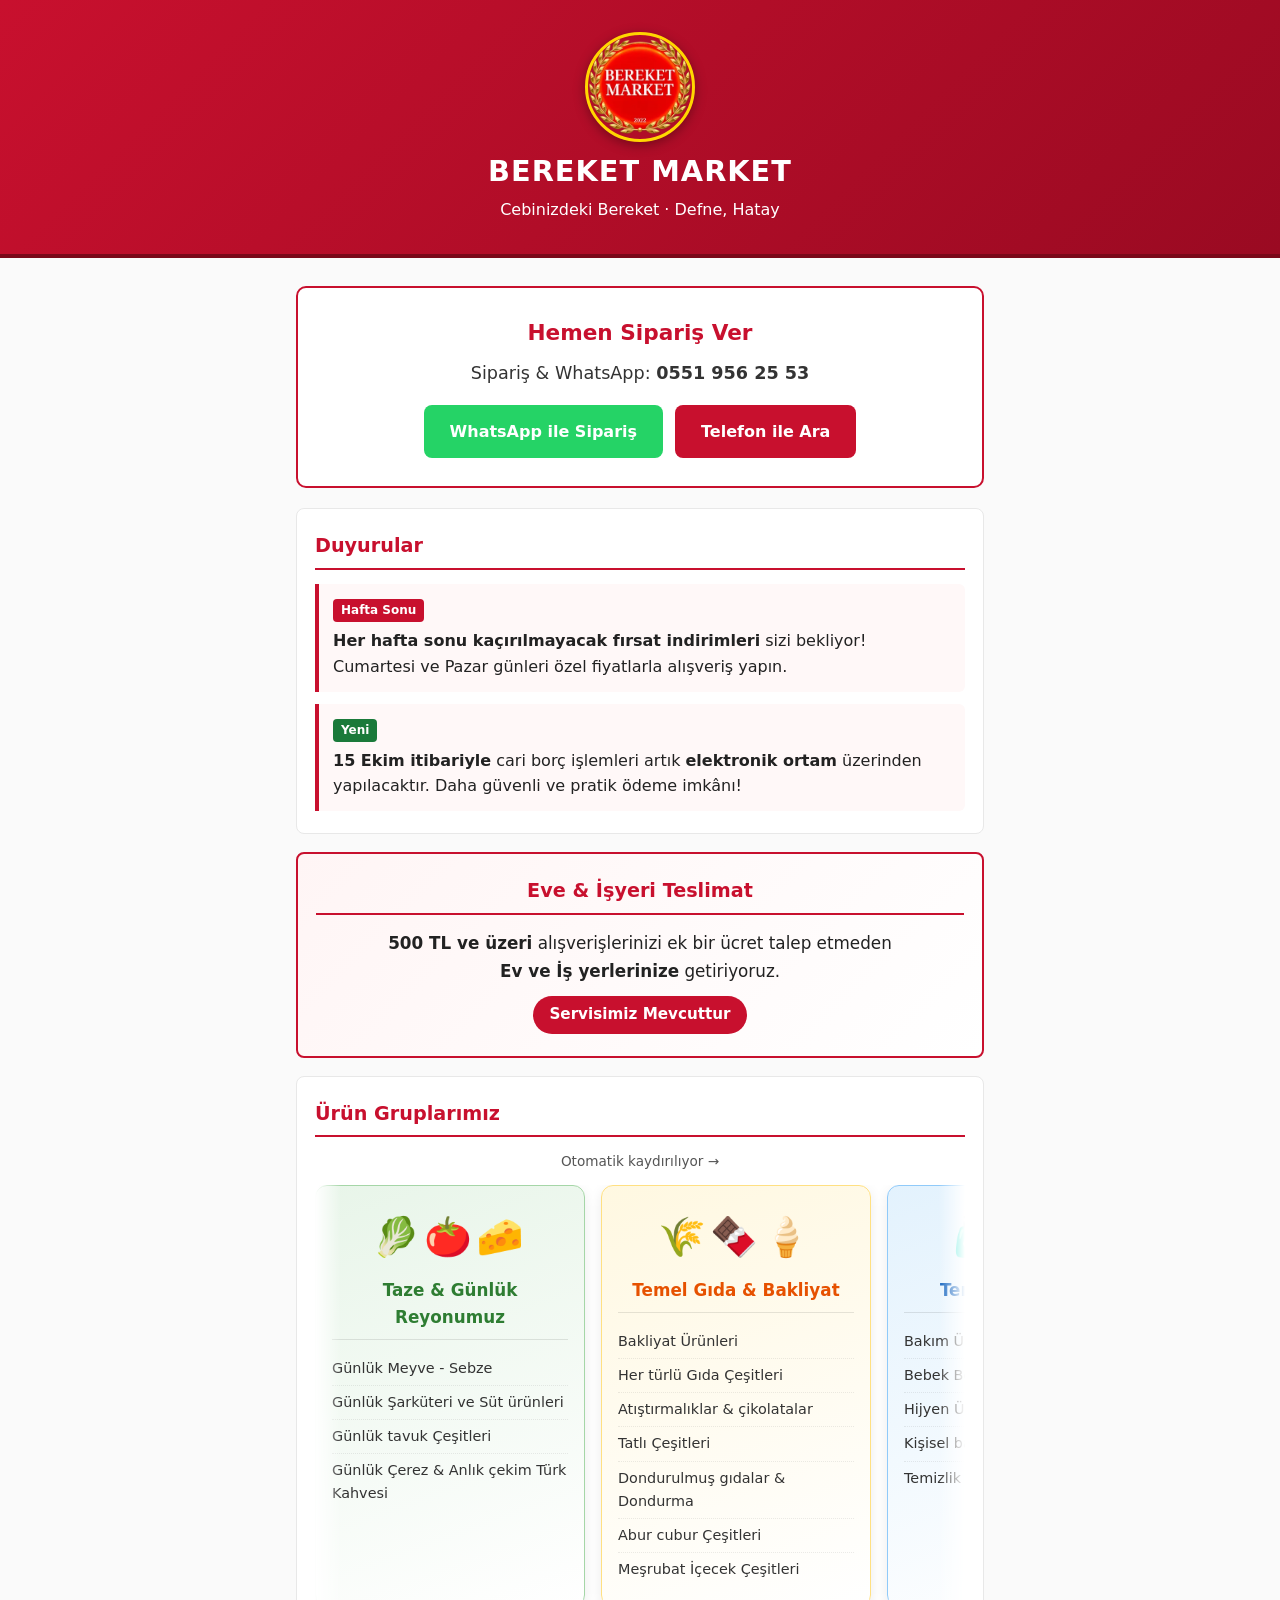
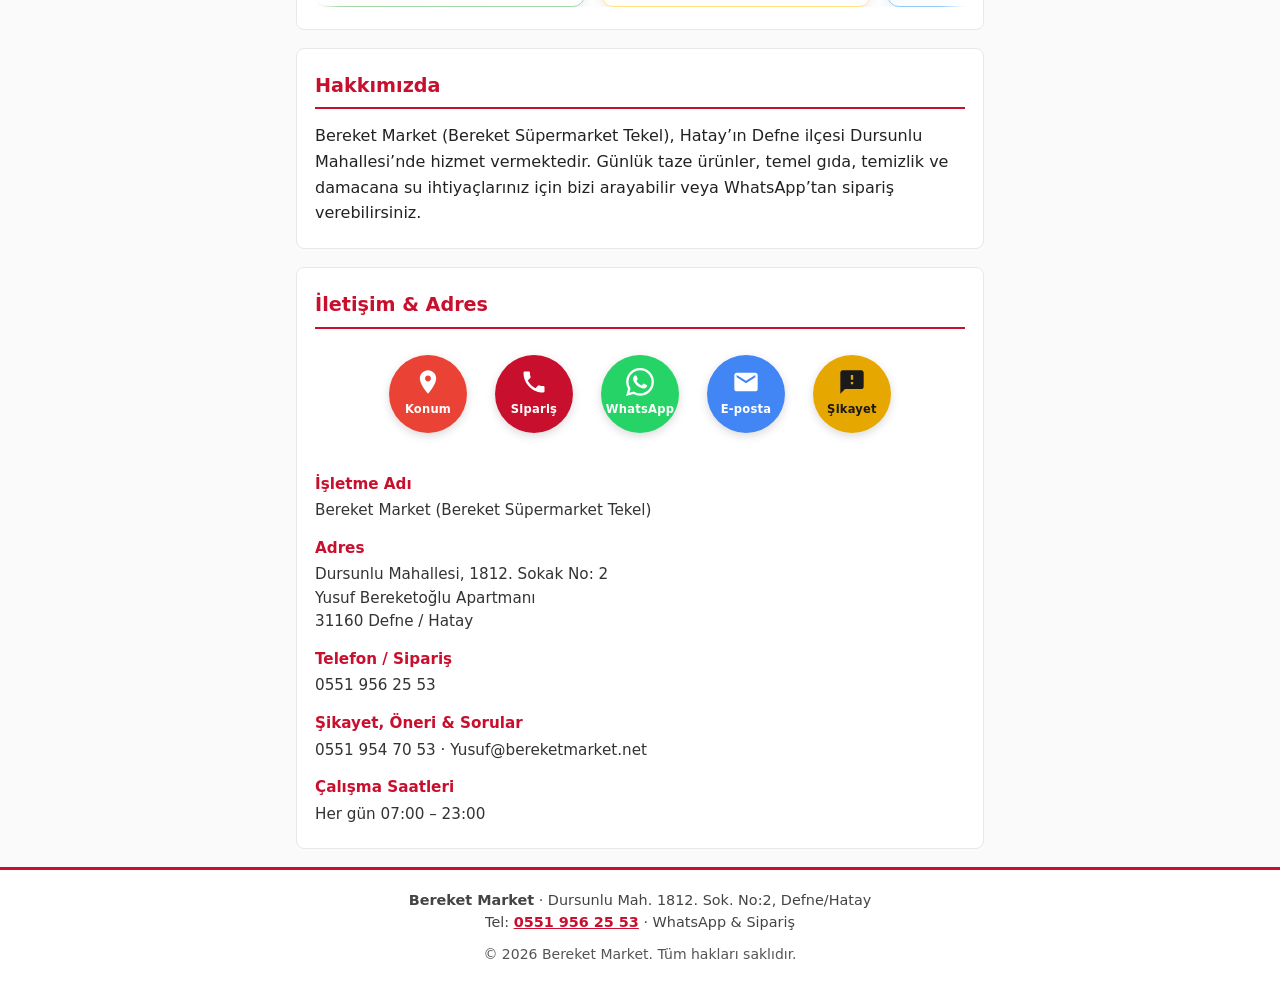
==== commit 0d89cd1b: "Update logo image format from PNG to WEBP" ====
--- a/index.html
+++ b/index.html
@@ -26,7 +26,7 @@
     "@type": "GroceryStore",
     "name": "Bereket Market",
     "alternateName": "Bereket Süpermarket Tekel",
-    "image": "https://bereketmarket.net/assets/logo.png",
+    "image": "https://bereketmarket.net/assets/logo.webp",
     "url": "https://bereketmarket.net/",
     "telephone": "+905519562553",
     "email": "Yusuf@bereketmarket.net",
@@ -58,7 +58,7 @@
 
   <header class="header">
     <div class="container header-inner">
-      <img src="assets/logo.svg" alt="Bereket Market Logo" class="logo" width="110" height="110" fetchpriority="high" decoding="async">
+      <img src="assets/logo.webp" alt="Bereket Market Logo" class="logo" width="110" height="110" fetchpriority="high" decoding="async">
       <h1>BEREKET MARKET</h1>
       <p class="tagline">Cebinizdeki Bereket · Defne, Hatay</p>
     </div>
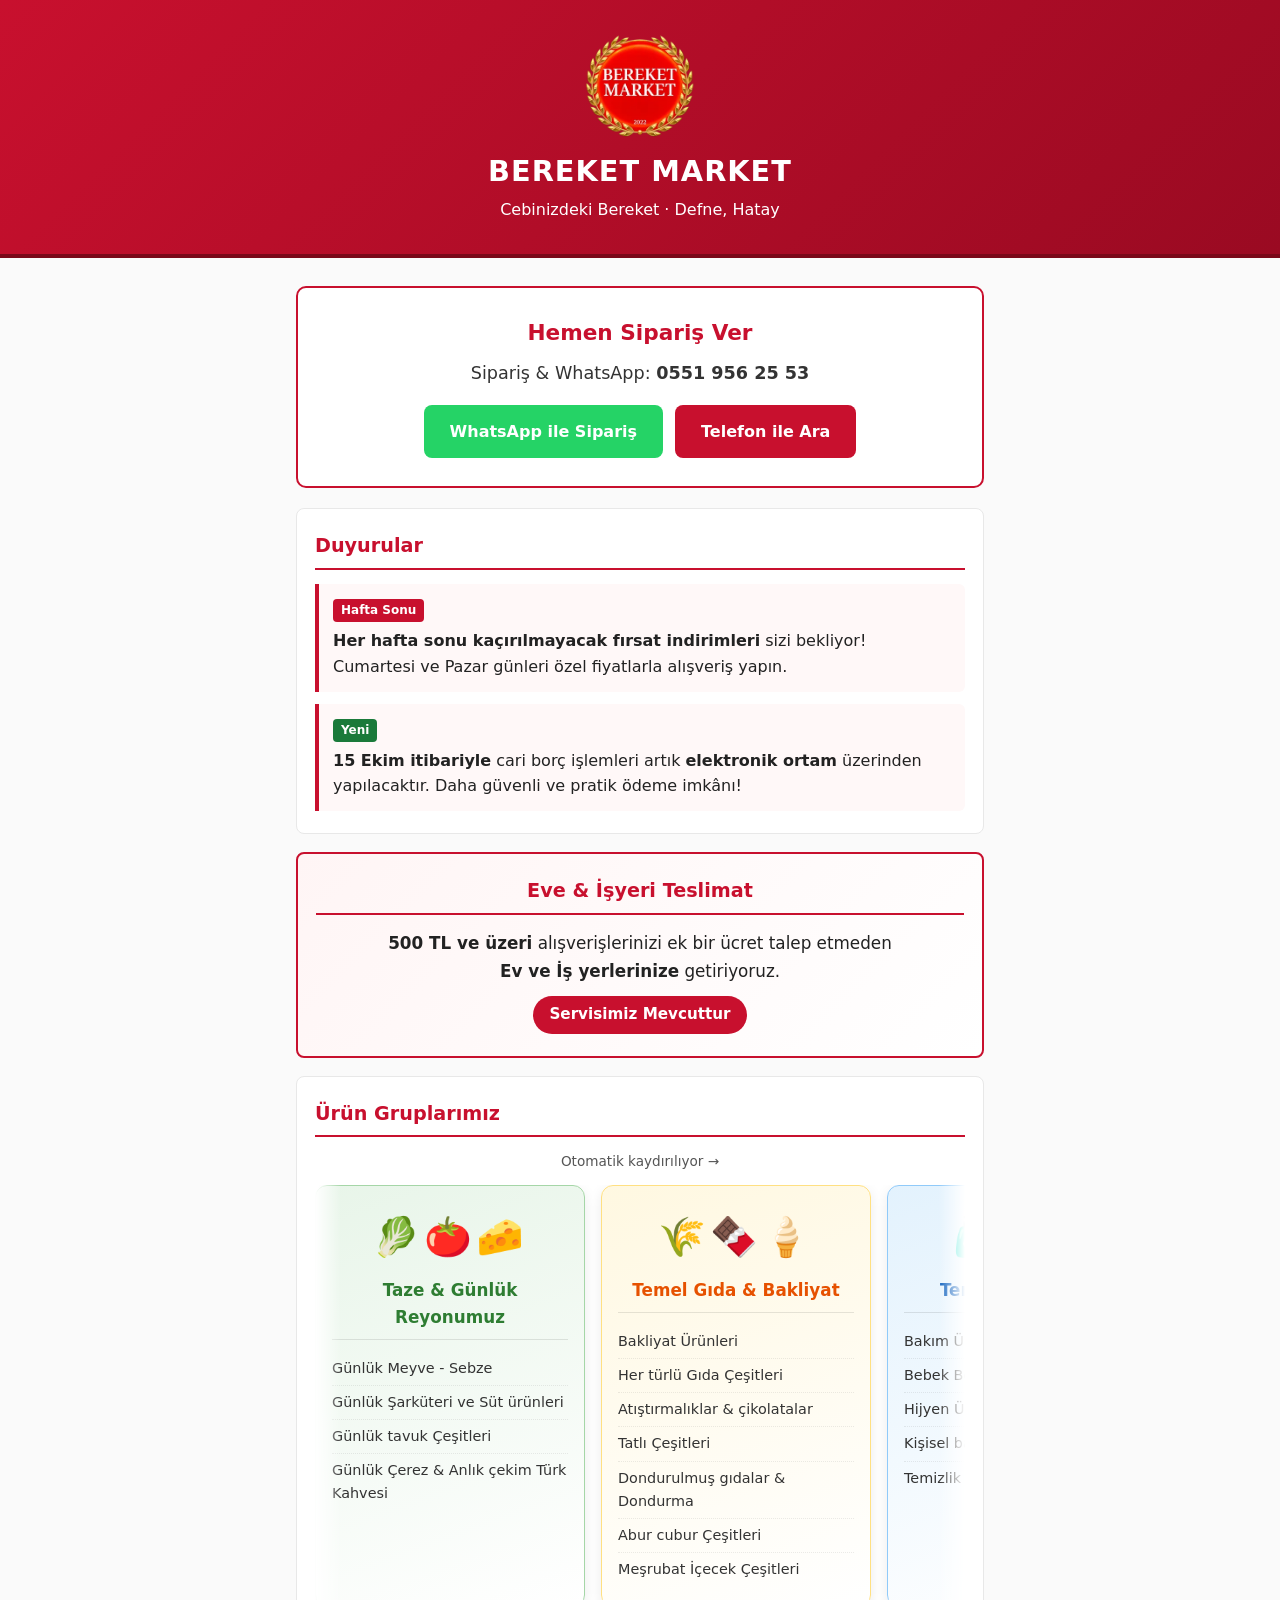
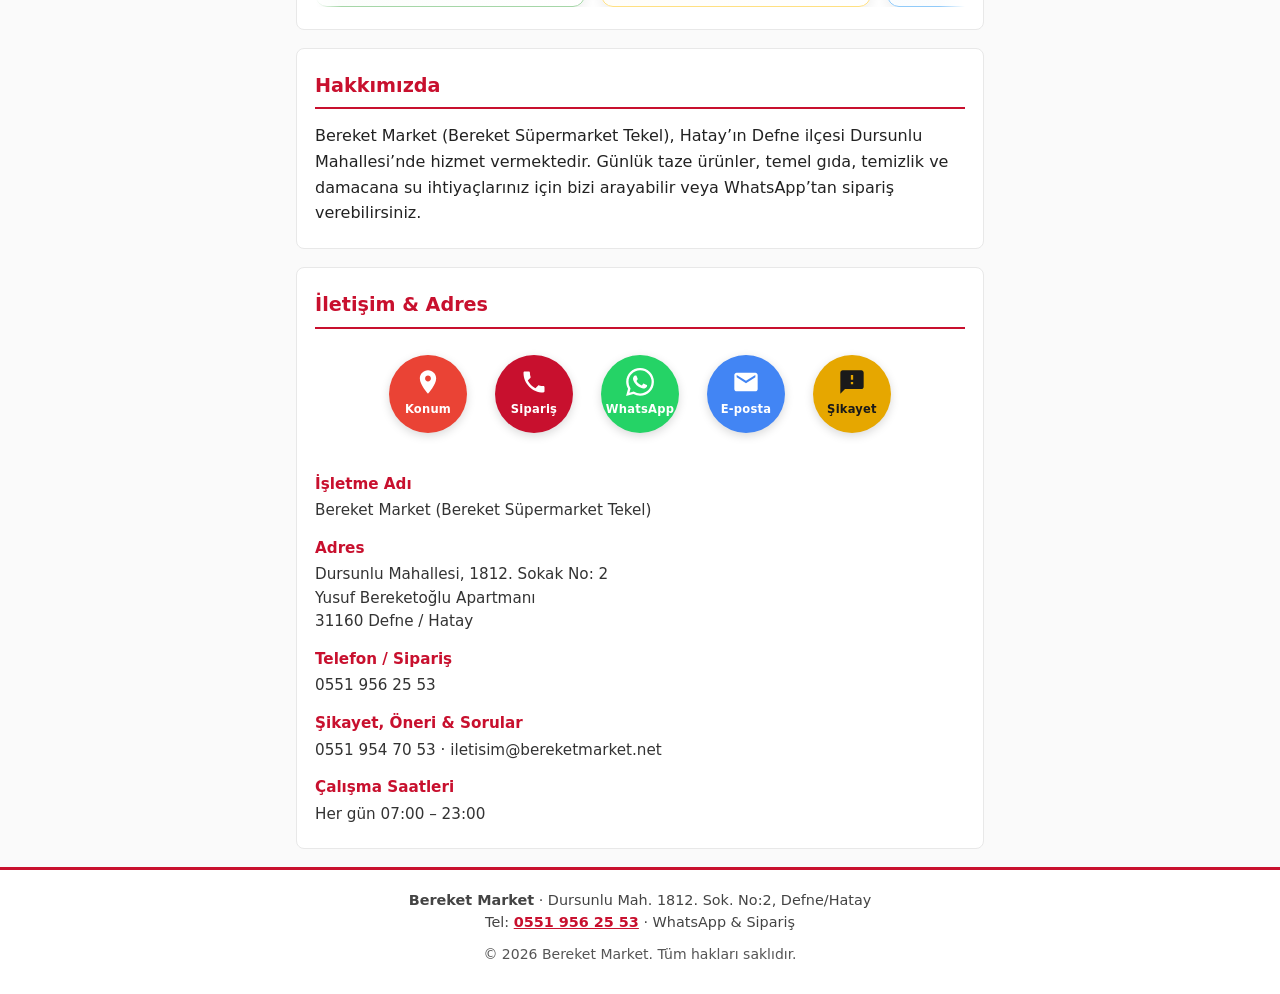
==== commit aaaec89f: "E-posta adresi iletisim@bereketmarket.net olarak guncellendi" ====
--- a/index.html
+++ b/index.html
@@ -29,7 +29,7 @@
     "image": "https://bereketmarket.net/assets/logo.webp",
     "url": "https://bereketmarket.net/",
     "telephone": "+905519562553",
-    "email": "Yusuf@bereketmarket.net",
+    "email": "iletisim@bereketmarket.net",
     "address": {
       "@type": "PostalAddress",
       "streetAddress": "Dursunlu Mahallesi, 1812. Sokak No: 2, Yusuf Bereketoğlu Apartmanı",
@@ -135,7 +135,7 @@
           <svg viewBox="0 0 24 24" width="28" height="28" fill="currentColor" aria-hidden="true"><path d="M17.472 14.382c-.297-.149-1.758-.867-2.03-.967-.273-.099-.471-.148-.67.15-.197.297-.767.966-.94 1.164-.173.199-.347.223-.644.075-.297-.15-1.255-.463-2.39-1.475-.883-.788-1.48-1.761-1.653-2.059-.173-.297-.018-.458.13-.606.134-.133.298-.347.446-.52.149-.174.198-.298.298-.497.099-.198.05-.371-.025-.52-.075-.149-.669-1.612-.916-2.207-.242-.579-.487-.5-.669-.51-.173-.008-.371-.01-.57-.01-.198 0-.52.074-.792.372-.272.297-1.04 1.016-1.04 2.479 0 1.462 1.065 2.875 1.213 3.074.149.198 2.096 3.2 5.077 4.487.709.306 1.262.489 1.694.625.712.227 1.36.195 1.871.118.571-.085 1.758-.719 2.006-1.413.248-.694.248-1.289.173-1.413-.074-.124-.272-.198-.57-.347m-5.421 7.403h-.004a9.87 9.87 0 01-5.031-1.378l-.361-.214-3.741.982.998-3.648-.235-.374a9.86 9.86 0 01-1.51-5.26c.001-5.45 4.436-9.884 9.888-9.884 2.64 0 5.122 1.03 6.988 2.898a9.825 9.825 0 012.893 6.994c-.003 5.45-4.435 9.884-9.885 9.884m8.413-18.297A11.815 11.815 0 0012.05 0C5.495 0 .16 5.335.157 11.892c0 2.096.547 4.142 1.588 5.945L.057 24l6.305-1.654a11.882 11.882 0 005.683 1.448h.005c6.554 0 11.89-5.335 11.893-11.893a11.821 11.821 0 00-3.48-8.413z"/></svg>
           <span>WhatsApp</span>
         </a>
-        <a href="mailto:Yusuf@bereketmarket.net" class="icon-btn icon-mail" title="E-posta" aria-label="E-posta gönder">
+        <a href="mailto:iletisim@bereketmarket.net" class="icon-btn icon-mail" title="E-posta" aria-label="E-posta gönder">
           <svg viewBox="0 0 24 24" width="28" height="28" fill="currentColor" aria-hidden="true"><path d="M20 4H4c-1.1 0-1.99.9-1.99 2L2 18c0 1.1.9 2 2 2h16c1.1 0 2-.9 2-2V6c0-1.1-.9-2-2-2zm0 4l-8 5-8-5V6l8 5 8-5v2z"/></svg>
           <span>E-posta</span>
         </a>
@@ -152,7 +152,7 @@
         <dt>Telefon / Sipariş</dt>
         <dd>0551 956 25 53</dd>
         <dt>Şikayet, Öneri & Sorular</dt>
-        <dd>0551 954 70 53 · Yusuf@bereketmarket.net</dd>
+        <dd>0551 954 70 53 · iletisim@bereketmarket.net</dd>
         <dt>Çalışma Saatleri</dt>
         <dd>Her gün 07:00 – 23:00</dd>
       </dl>
--- a/style.css
+++ b/style.css
@@ -4,7 +4,7 @@
 
 /* Header */
 .header{background:linear-gradient(135deg,#c8102e 0%,#9a0a22 100%);color:#fff;padding:32px 0;text-align:center;border-bottom:4px solid #7a0819}
-.logo{display:block;margin:0 auto 12px;width:110px;height:110px;border-radius:50%;box-shadow:0 3px 12px rgba(0,0,0,.35);border:3px solid #ffd700}
+.logo{display:block;margin:0 auto 12px;width:110px;height:110px}
 .header h1{font-size:1.8rem;letter-spacing:1px;line-height:1.2}
 .tagline{margin-top:8px;font-size:1rem;color:#fff}
 
--- a/style.css
+++ b/style.css
@@ -4,7 +4,7 @@
 
 /* Header */
 .header{background:linear-gradient(135deg,#c8102e 0%,#9a0a22 100%);color:#fff;padding:32px 0;text-align:center;border-bottom:4px solid #7a0819}
-.logo{display:block;margin:0 auto 12px;width:110px;height:110px;border-radius:50%;box-shadow:0 3px 12px rgba(0,0,0,.35);border:3px solid #ffd700}
+.logo{display:block;margin:0 auto 12px;width:110px;height:110px}
 .header h1{font-size:1.8rem;letter-spacing:1px;line-height:1.2}
 .tagline{margin-top:8px;font-size:1rem;color:#fff}
 
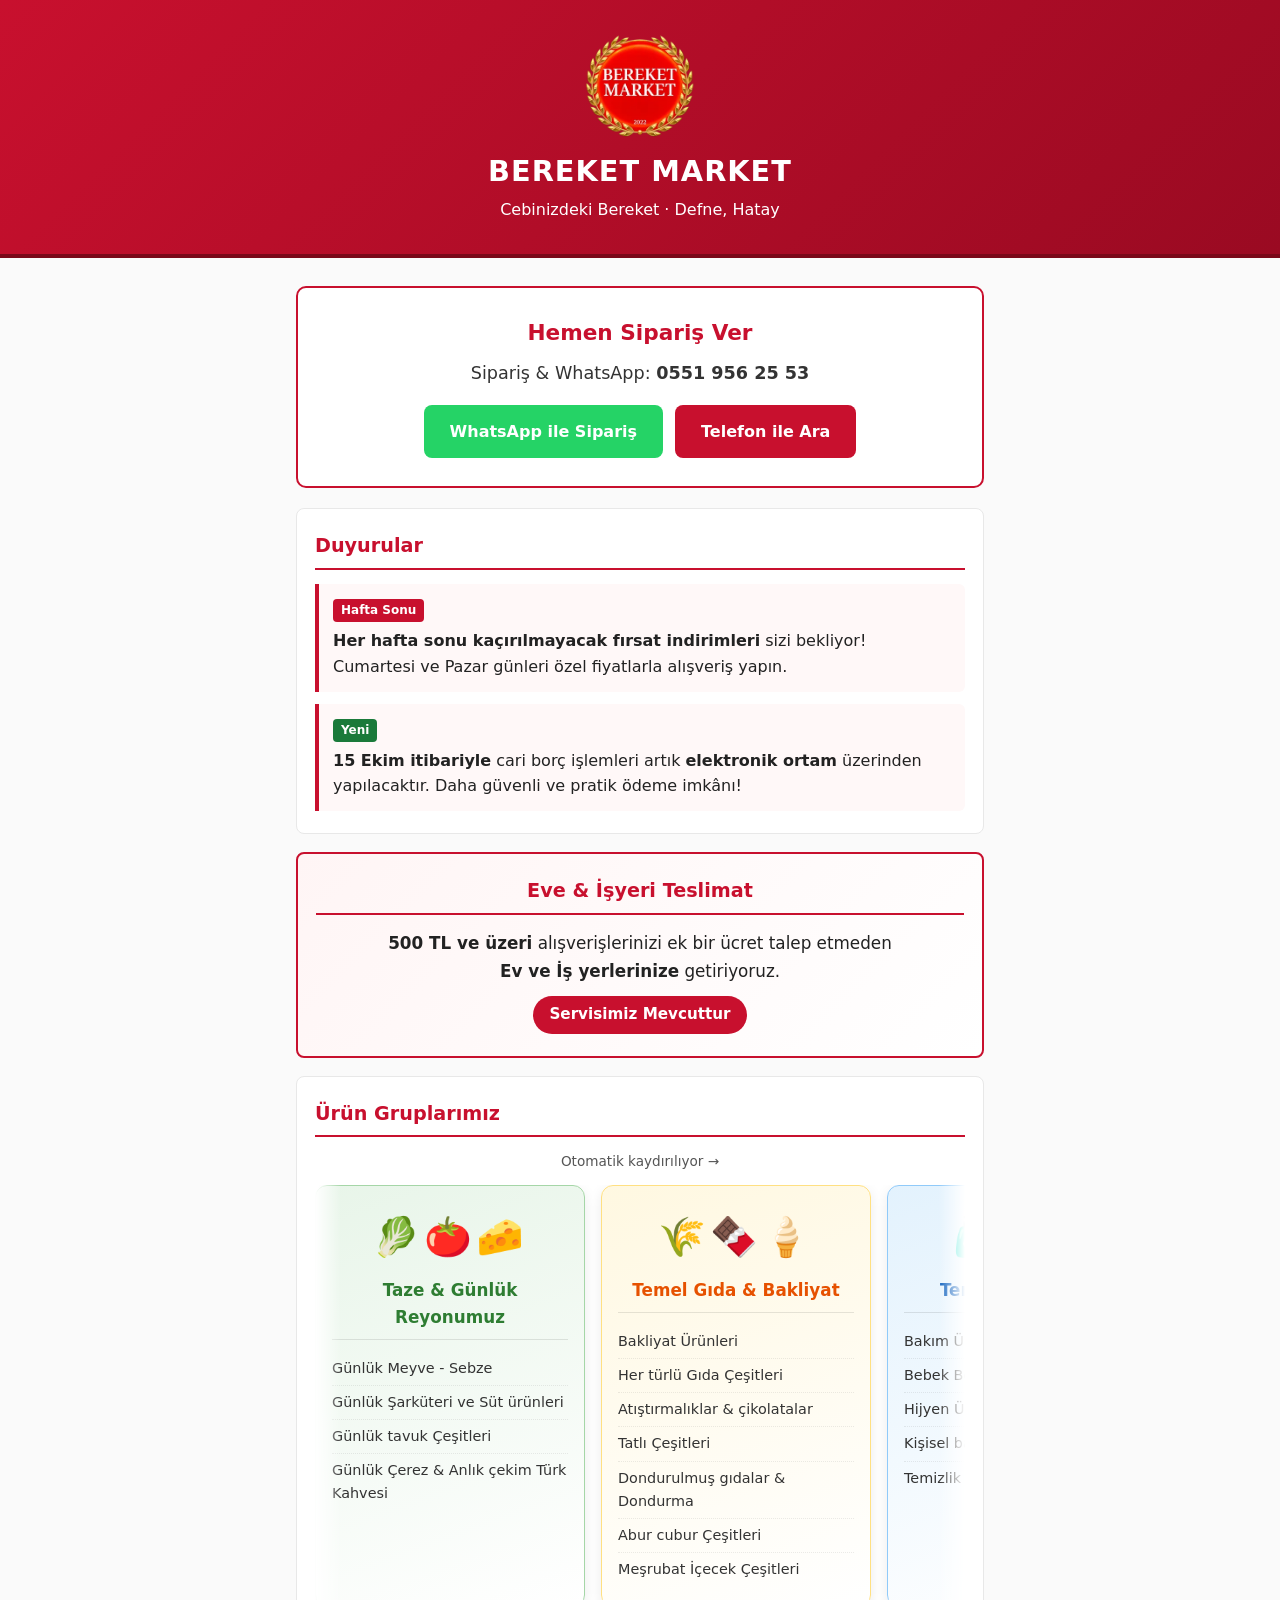
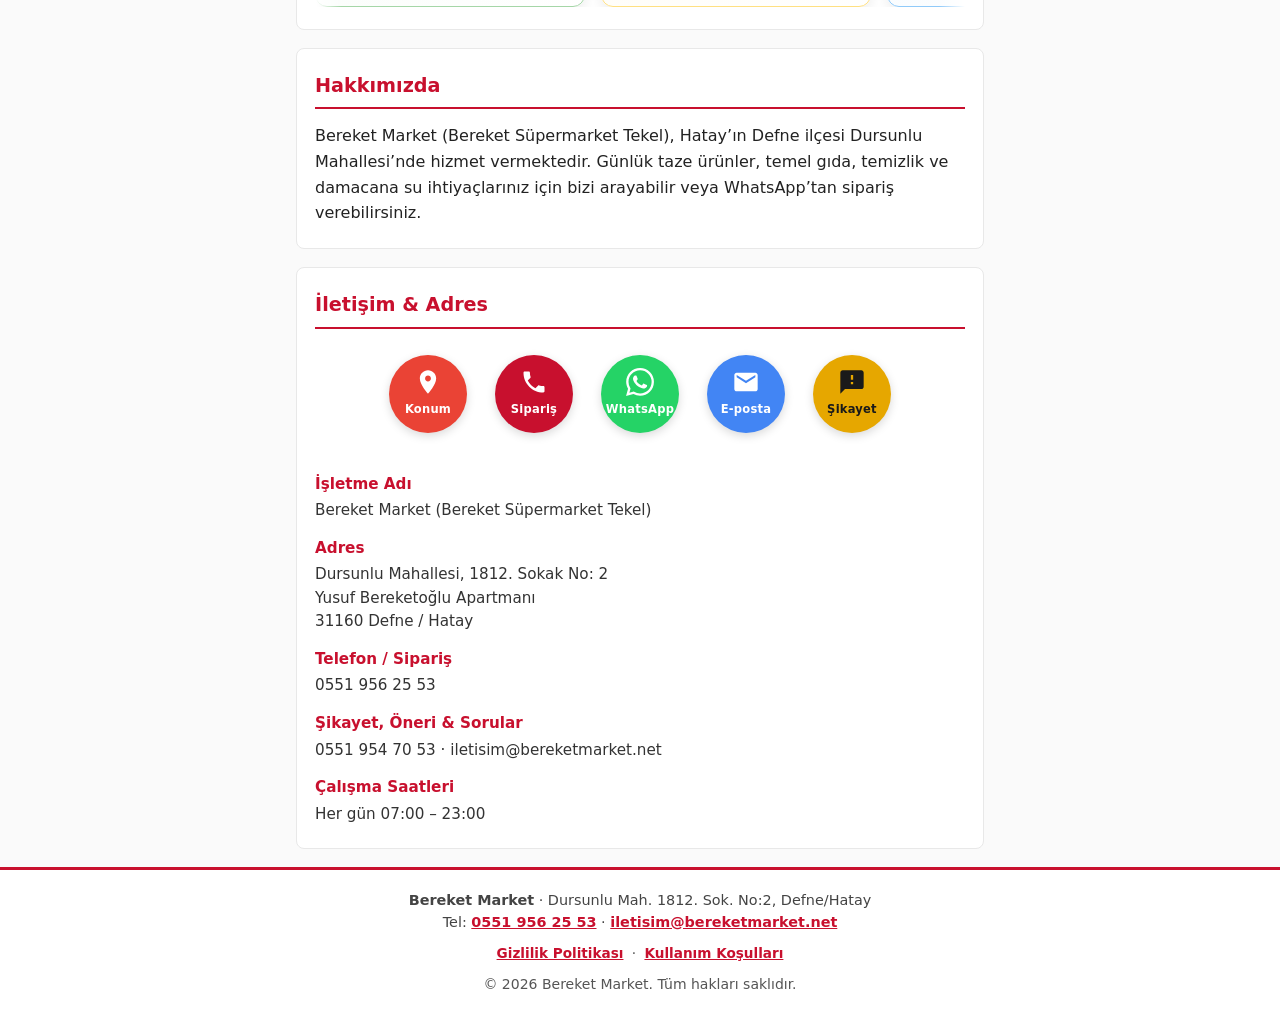
==== commit 4ade7c83: "Footer linkleri, CSS ve llms.txt Meta Business uyumlulugu icin guncellendi" ====
--- a/index.html
+++ b/index.html
@@ -162,7 +162,8 @@
 
   <footer class="footer">
     <div class="container">
-      <p class="footer-nap"><strong>Bereket Market</strong> · Dursunlu Mah. 1812. Sok. No:2, Defne/Hatay<br>Tel: <a href="tel:+905519562553">0551 956 25 53</a> · WhatsApp & Sipariş</p>
+      <p class="footer-nap"><strong>Bereket Market</strong> · Dursunlu Mah. 1812. Sok. No:2, Defne/Hatay<br>Tel: <a href="tel:+905519562553">0551 956 25 53</a> · <a href="mailto:iletisim@bereketmarket.net">iletisim@bereketmarket.net</a></p>
+      <p class="footer-links"><a href="gizlilik.html">Gizlilik Politikası</a> · <a href="kullanim-kosullari.html">Kullanım Koşulları</a></p>
       <p>&copy; 2026 Bereket Market. Tüm hakları saklıdır.</p>
     </div>
   </footer>
--- a/style.css
+++ b/style.css
@@ -73,6 +73,8 @@
 .footer{text-align:center;padding:20px 0 28px;font-size:.875rem;color:#555;background:#fff;border-top:3px solid #c8102e}
 .footer-nap{margin-bottom:10px;font-size:.9rem;line-height:1.5;color:#444}
 .footer-nap a{color:#c8102e}
+.footer-links{margin:8px 0;font-size:.85rem}
+.footer-links a{color:#c8102e;margin:0 4px}
 
 /* Contact Icons */
 .contact-icons{display:flex;flex-wrap:wrap;justify-content:center;gap:20px 28px;margin:8px 0 28px;padding:12px 8px}
--- a/style.css
+++ b/style.css
@@ -73,6 +73,8 @@
 .footer{text-align:center;padding:20px 0 28px;font-size:.875rem;color:#555;background:#fff;border-top:3px solid #c8102e}
 .footer-nap{margin-bottom:10px;font-size:.9rem;line-height:1.5;color:#444}
 .footer-nap a{color:#c8102e}
+.footer-links{margin:8px 0;font-size:.85rem}
+.footer-links a{color:#c8102e;margin:0 4px}
 
 /* Contact Icons */
 .contact-icons{display:flex;flex-wrap:wrap;justify-content:center;gap:20px 28px;margin:8px 0 28px;padding:12px 8px}
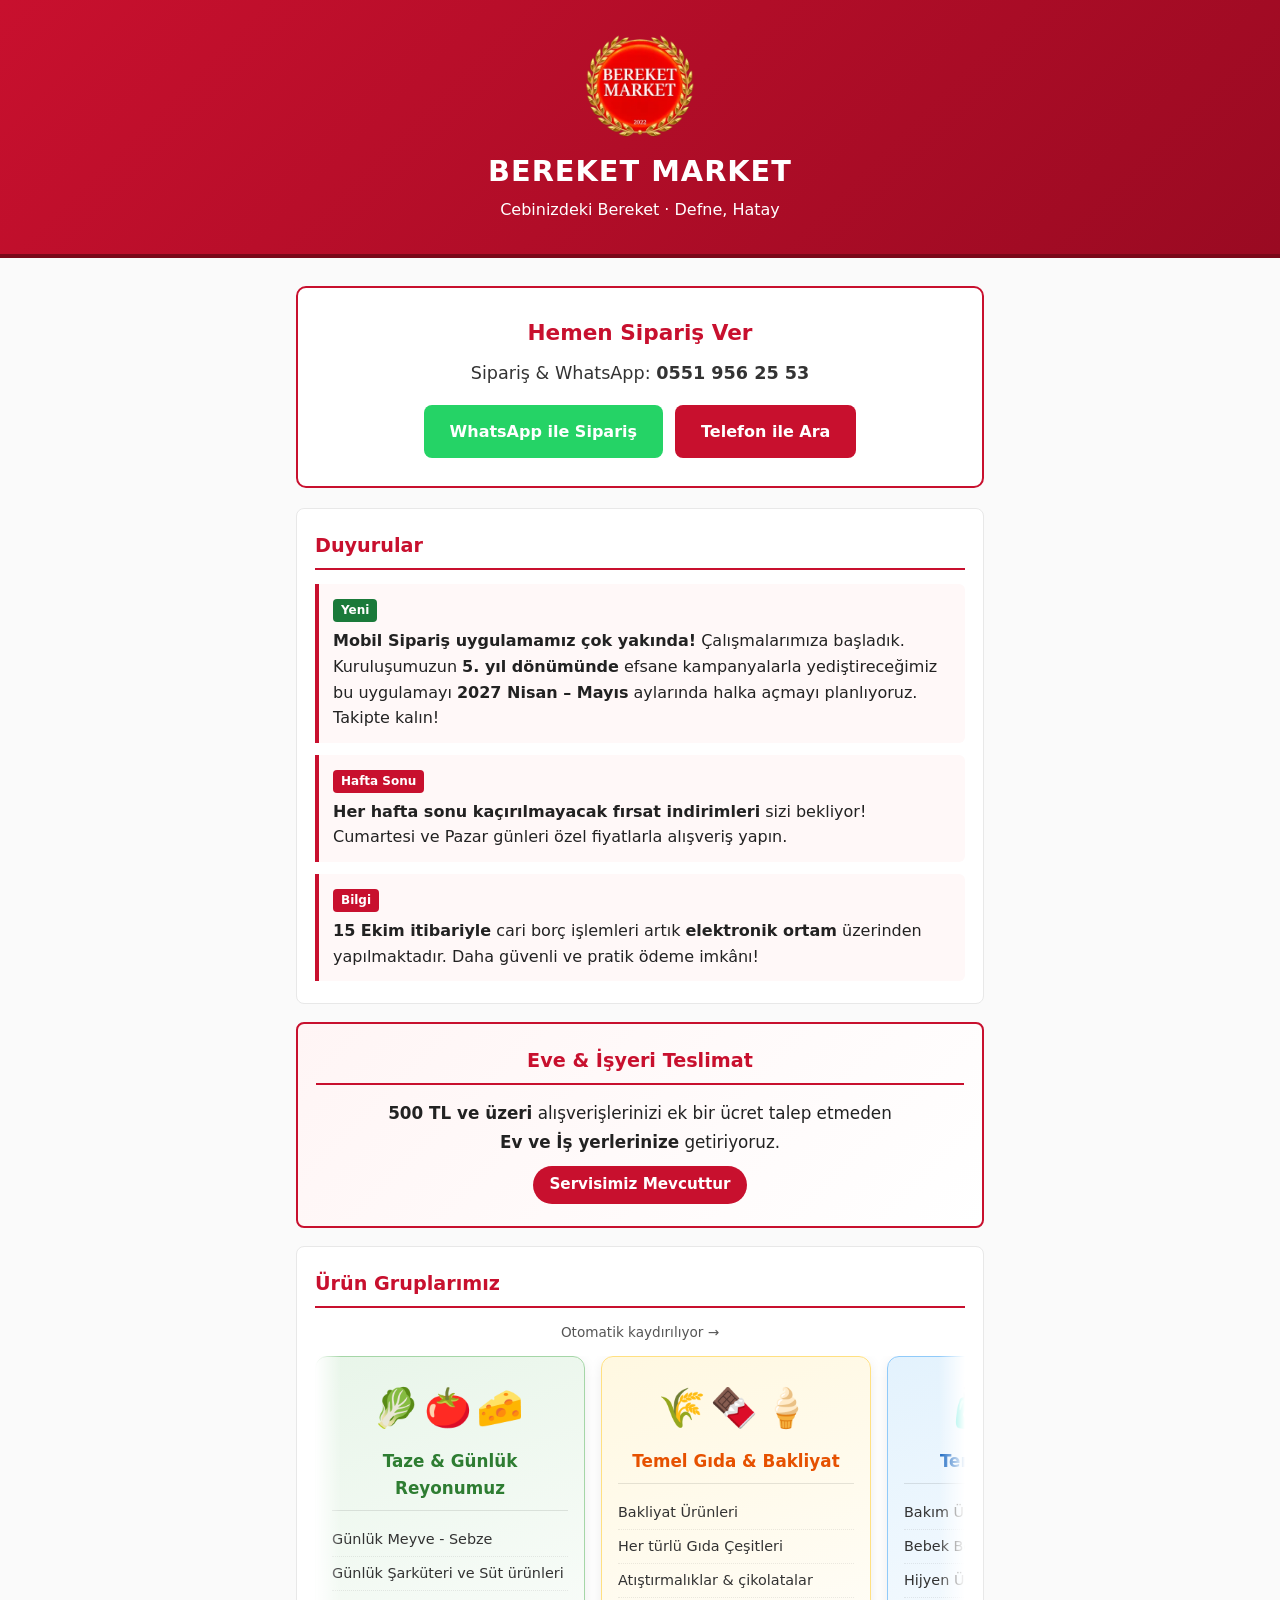
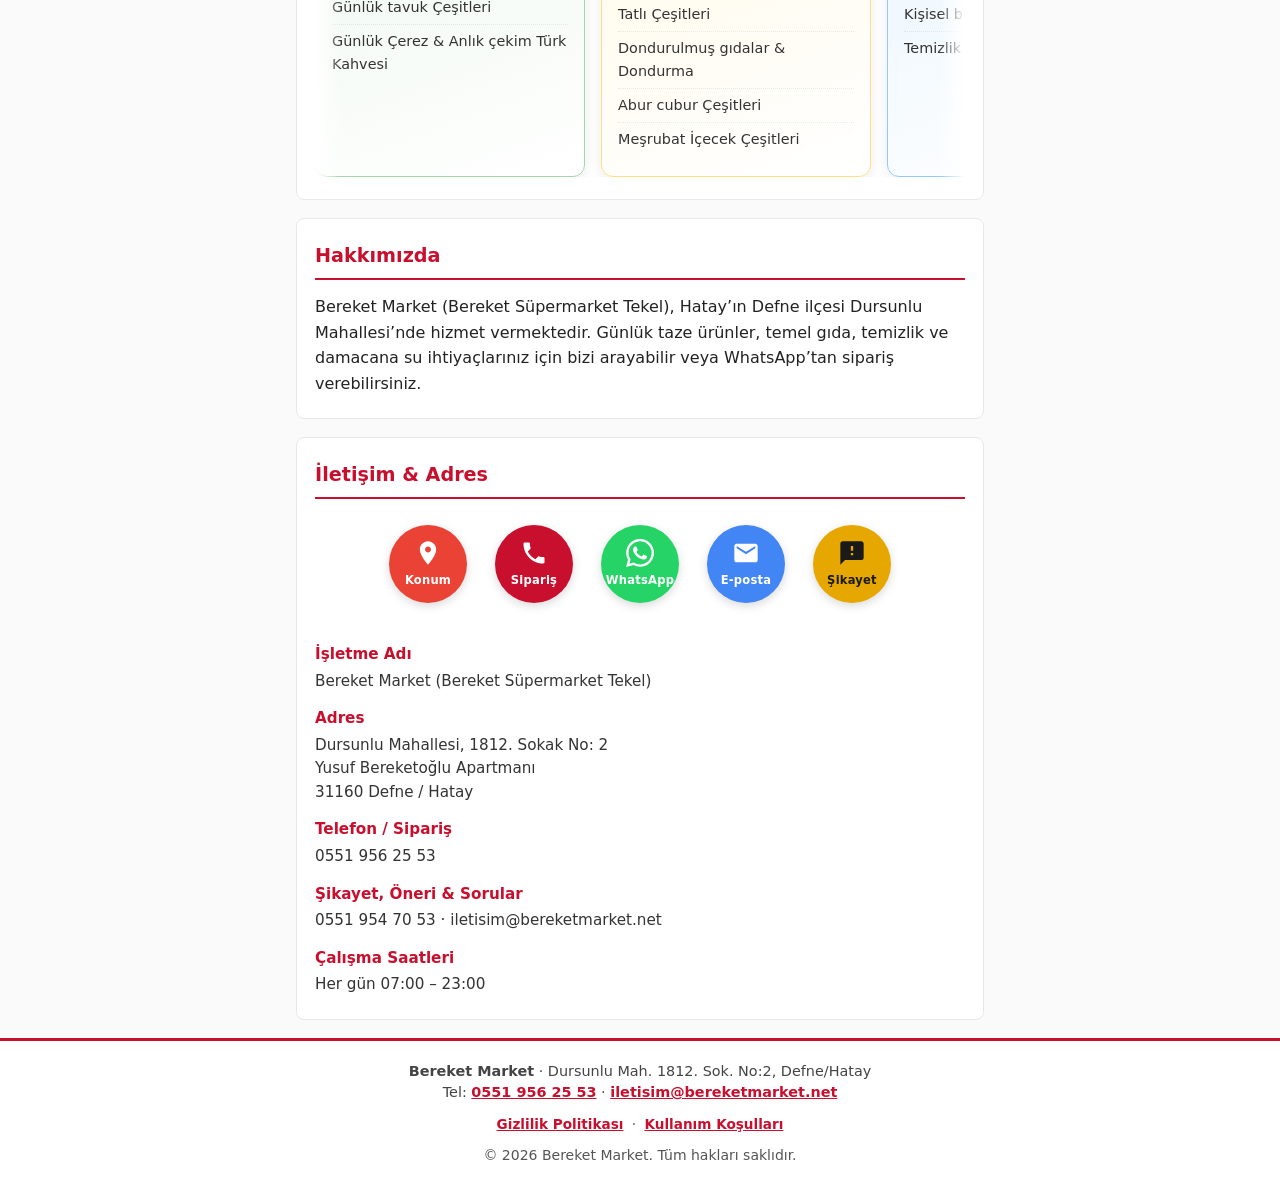
==== commit 52993ffe: "Duyuru: Mobil Siparis uygulamasi ve 5. yil kampanyalari (Nisan-Mayis 2027)" ====
--- a/index.html
+++ b/index.html
@@ -78,12 +78,16 @@
     <section id="duyurular" class="duyuru">
       <h2>Duyurular</h2>
       <div class="duyuru-item">
+        <span class="badge yeni">Yeni</span>
+        <p><strong>Mobil Sipariş uygulamamız çok yakında!</strong> Çalışmalarımıza başladık. Kuruluşumuzun <strong>5. yıl dönümünde</strong> efsane kampanyalarla yediştireceğimiz bu uygulamayı <strong>2027 Nisan – Mayıs</strong> aylarında halka açmayı planlıyoruz. Takipte kalın!</p>
+      </div>
+      <div class="duyuru-item">
         <span class="badge">Hafta Sonu</span>
         <p><strong>Her hafta sonu kaçırılmayacak fırsat indirimleri</strong> sizi bekliyor! Cumartesi ve Pazar günleri özel fiyatlarla alışveriş yapın.</p>
       </div>
       <div class="duyuru-item">
-        <span class="badge yeni">Yeni</span>
-        <p><strong>15 Ekim itibariyle</strong> cari borç işlemleri artık <strong>elektronik ortam</strong> üzerinden yapılacaktır. Daha güvenli ve pratik ödeme imkânı!</p>
+        <span class="badge">Bilgi</span>
+        <p><strong>15 Ekim itibariyle</strong> cari borç işlemleri artık <strong>elektronik ortam</strong> üzerinden yapılmaktadır. Daha güvenli ve pratik ödeme imkânı!</p>
       </div>
     </section>
 
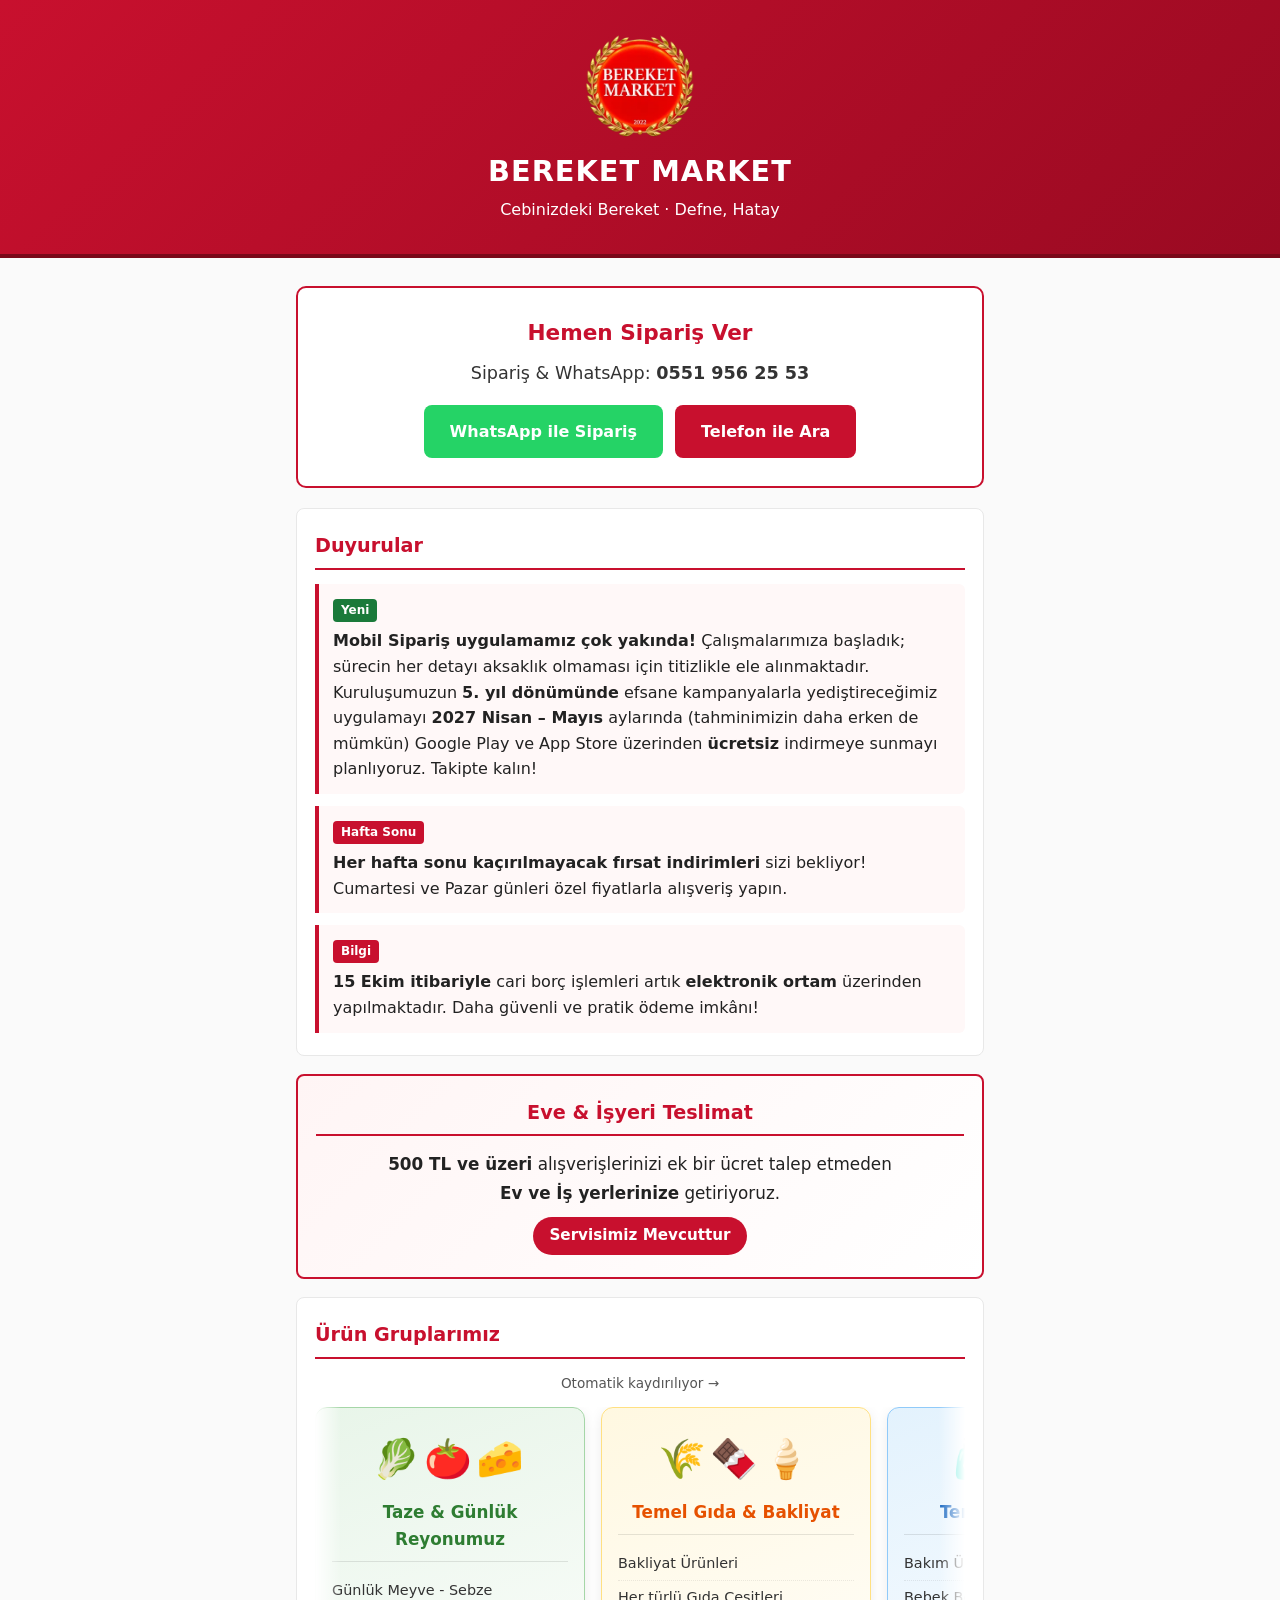
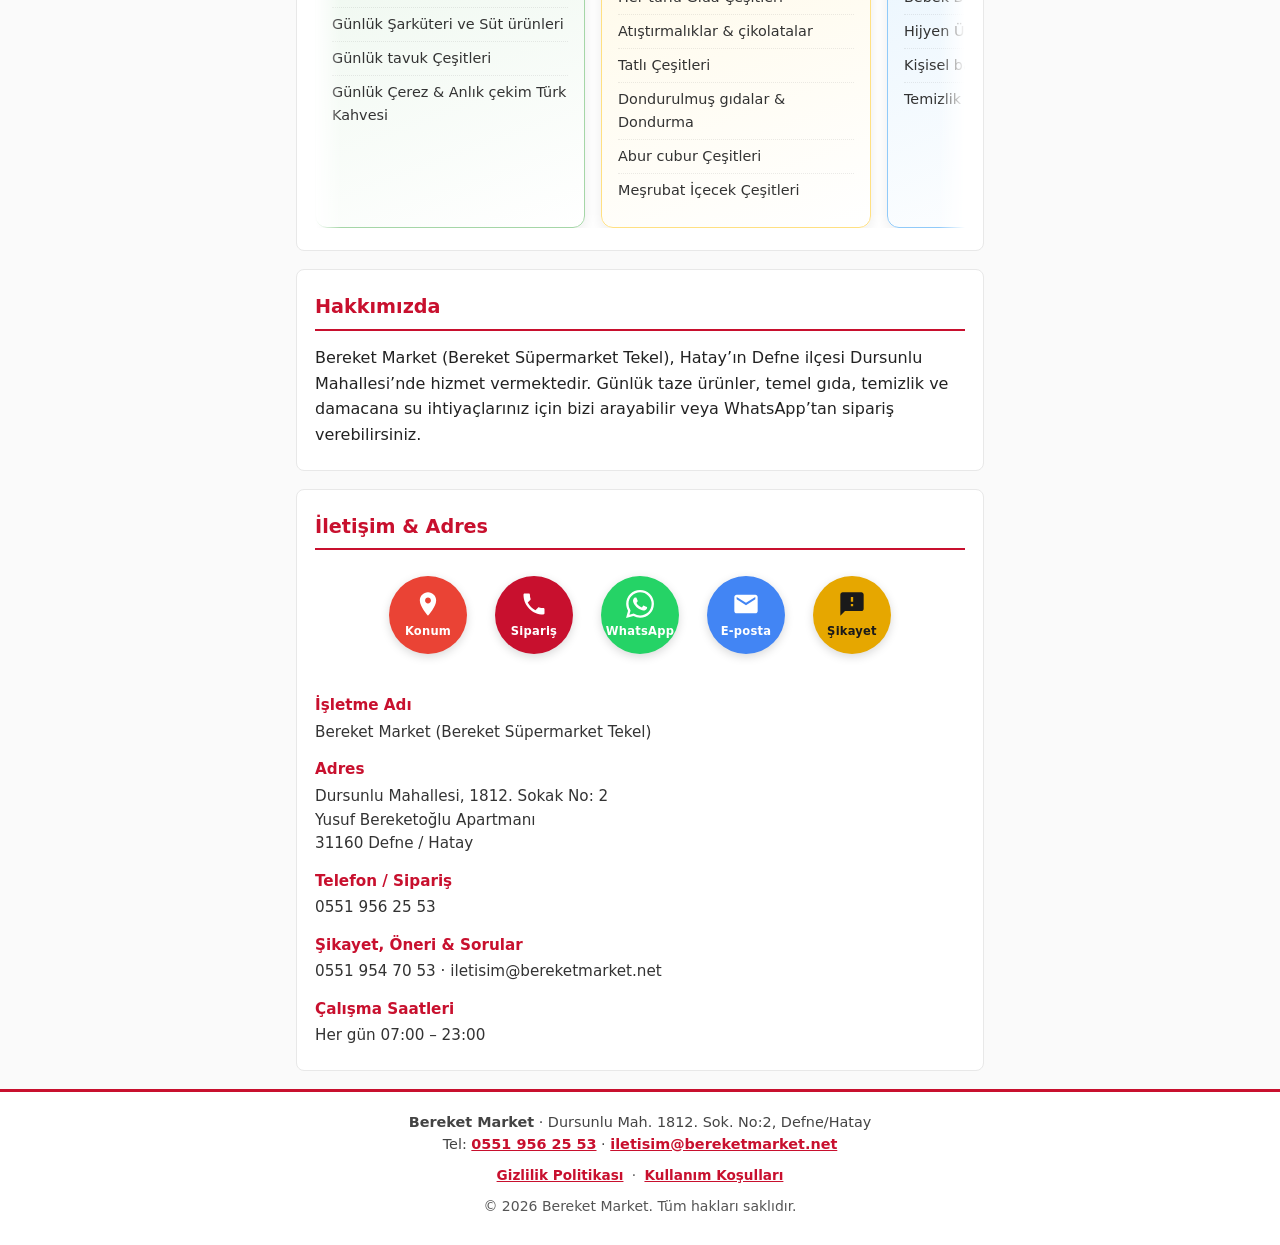
==== commit 321a22bc: "Duyuru guncellemesi: erken yayin imkani, Play Store ve App Store ucretsiz indirme" ====
--- a/index.html
+++ b/index.html
@@ -79,7 +79,7 @@
       <h2>Duyurular</h2>
       <div class="duyuru-item">
         <span class="badge yeni">Yeni</span>
-        <p><strong>Mobil Sipariş uygulamamız çok yakında!</strong> Çalışmalarımıza başladık. Kuruluşumuzun <strong>5. yıl dönümünde</strong> efsane kampanyalarla yediştireceğimiz bu uygulamayı <strong>2027 Nisan – Mayıs</strong> aylarında halka açmayı planlıyoruz. Takipte kalın!</p>
+        <p><strong>Mobil Sipariş uygulamamız çok yakında!</strong> Çalışmalarımıza başladık; sürecin her detayı aksaklık olmaması için titizlikle ele alınmaktadır. Kuruluşumuzun <strong>5. yıl dönümünde</strong> efsane kampanyalarla yediştireceğimiz uygulamayı <strong>2027 Nisan – Mayıs</strong> aylarında (tahminimizin daha erken de mümkün) Google Play ve App Store üzerinden <strong>ücretsiz</strong> indirmeye sunmayı planlıyoruz. Takipte kalın!</p>
       </div>
       <div class="duyuru-item">
         <span class="badge">Hafta Sonu</span>
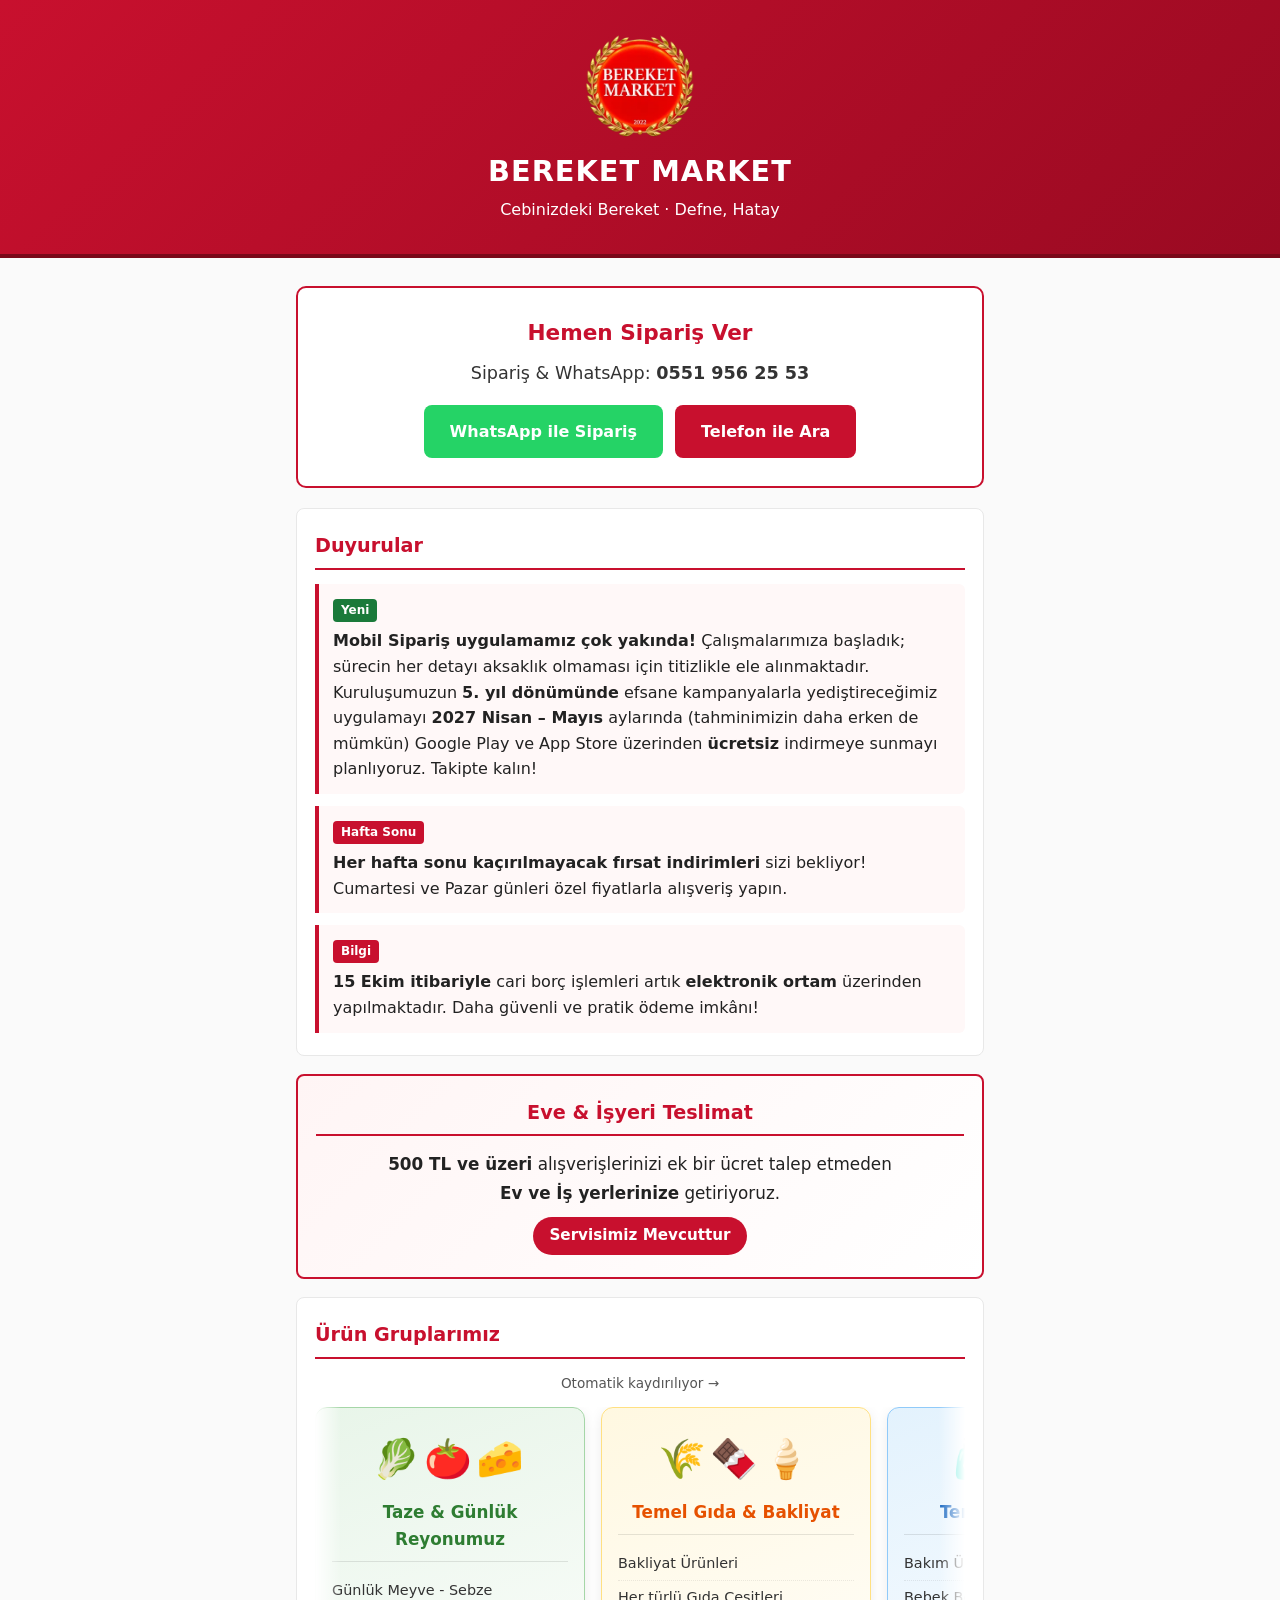
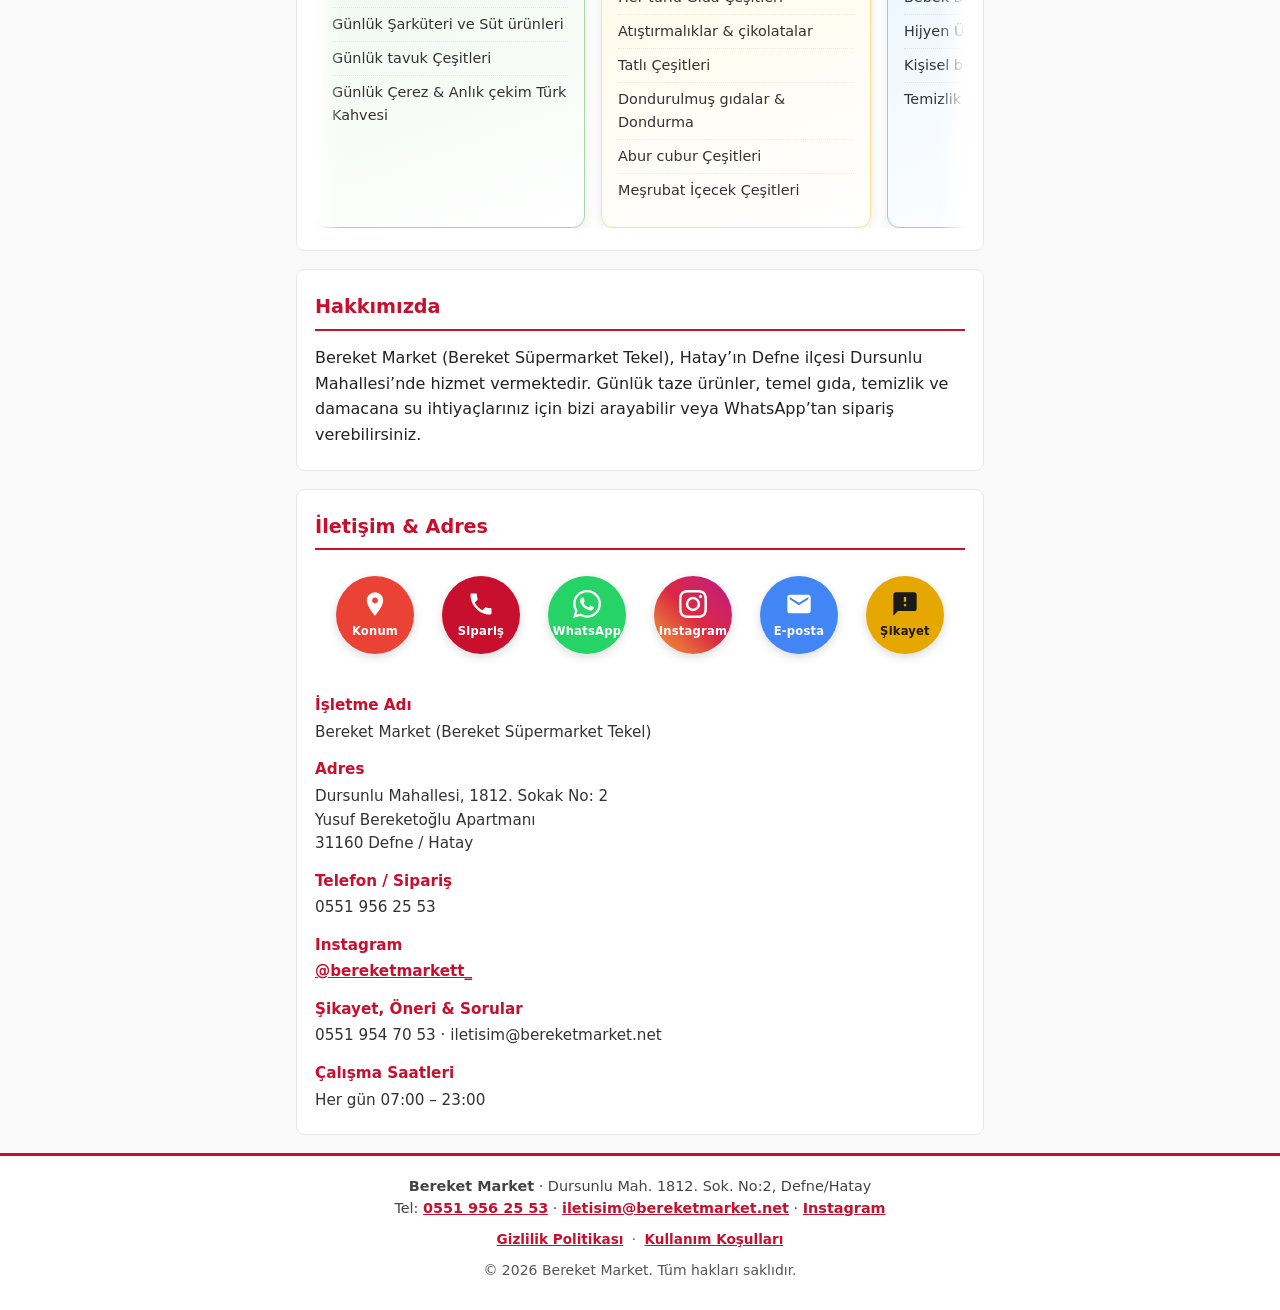
==== commit e453b919: "Instagram ikonu, iletisim detayi ve footer linki eklendi" ====
--- a/index.html
+++ b/index.html
@@ -139,6 +139,10 @@
           <svg viewBox="0 0 24 24" width="28" height="28" fill="currentColor" aria-hidden="true"><path d="M17.472 14.382c-.297-.149-1.758-.867-2.03-.967-.273-.099-.471-.148-.67.15-.197.297-.767.966-.94 1.164-.173.199-.347.223-.644.075-.297-.15-1.255-.463-2.39-1.475-.883-.788-1.48-1.761-1.653-2.059-.173-.297-.018-.458.13-.606.134-.133.298-.347.446-.52.149-.174.198-.298.298-.497.099-.198.05-.371-.025-.52-.075-.149-.669-1.612-.916-2.207-.242-.579-.487-.5-.669-.51-.173-.008-.371-.01-.57-.01-.198 0-.52.074-.792.372-.272.297-1.04 1.016-1.04 2.479 0 1.462 1.065 2.875 1.213 3.074.149.198 2.096 3.2 5.077 4.487.709.306 1.262.489 1.694.625.712.227 1.36.195 1.871.118.571-.085 1.758-.719 2.006-1.413.248-.694.248-1.289.173-1.413-.074-.124-.272-.198-.57-.347m-5.421 7.403h-.004a9.87 9.87 0 01-5.031-1.378l-.361-.214-3.741.982.998-3.648-.235-.374a9.86 9.86 0 01-1.51-5.26c.001-5.45 4.436-9.884 9.888-9.884 2.64 0 5.122 1.03 6.988 2.898a9.825 9.825 0 012.893 6.994c-.003 5.45-4.435 9.884-9.885 9.884m8.413-18.297A11.815 11.815 0 0012.05 0C5.495 0 .16 5.335.157 11.892c0 2.096.547 4.142 1.588 5.945L.057 24l6.305-1.654a11.882 11.882 0 005.683 1.448h.005c6.554 0 11.89-5.335 11.893-11.893a11.821 11.821 0 00-3.48-8.413z"/></svg>
           <span>WhatsApp</span>
         </a>
+        <a href="https://www.instagram.com/bereketmarkett_/" class="icon-btn icon-instagram" target="_blank" rel="noopener" title="Instagram" aria-label="Instagram sayfamızı aç">
+          <svg viewBox="0 0 24 24" width="28" height="28" fill="currentColor" aria-hidden="true"><path d="M12 2.163c3.204 0 3.584.012 4.85.07 3.252.148 4.771 1.691 4.919 4.919.058 1.265.069 1.645.069 4.849 0 3.205-.012 3.584-.069 4.849-.149 3.225-1.664 4.771-4.919 4.919-1.266.058-1.644.07-4.85.07-3.204 0-3.584-.012-4.849-.07-3.26-.149-4.771-1.699-4.919-4.92-.058-1.265-.07-1.644-.07-4.849 0-3.204.013-3.583.07-4.849.149-3.227 1.664-4.771 4.919-4.919 1.266-.057 1.645-.069 4.849-.069zM12 0C8.741 0 8.333.014 7.053.072 2.695.272.273 2.69.073 7.052.014 8.333 0 8.741 0 12c0 3.259.014 3.668.072 4.948.2 4.358 2.618 6.78 6.98 6.98C8.333 23.986 8.741 24 12 24c3.259 0 3.668-.014 4.948-.072 4.354-.2 6.782-2.618 6.979-6.98.059-1.28.073-1.689.073-4.948 0-3.259-.014-3.667-.072-4.947-.196-4.354-2.617-6.78-6.979-6.98C15.668.014 15.259 0 12 0zm0 5.838a6.162 6.162 0 100 12.324 6.162 6.162 0 000-12.324zM12 16a4 4 0 110-8 4 4 0 010 8zm6.406-11.845a1.44 1.44 0 100 2.881 1.44 1.44 0 000-2.881z"/></svg>
+          <span>Instagram</span>
+        </a>
         <a href="mailto:iletisim@bereketmarket.net" class="icon-btn icon-mail" title="E-posta" aria-label="E-posta gönder">
           <svg viewBox="0 0 24 24" width="28" height="28" fill="currentColor" aria-hidden="true"><path d="M20 4H4c-1.1 0-1.99.9-1.99 2L2 18c0 1.1.9 2 2 2h16c1.1 0 2-.9 2-2V6c0-1.1-.9-2-2-2zm0 4l-8 5-8-5V6l8 5 8-5v2z"/></svg>
           <span>E-posta</span>
@@ -155,6 +159,8 @@
         <dd>Dursunlu Mahallesi, 1812. Sokak No: 2<br>Yusuf Bereketoğlu Apartmanı<br>31160 Defne / Hatay</dd>
         <dt>Telefon / Sipariş</dt>
         <dd>0551 956 25 53</dd>
+        <dt>Instagram</dt>
+        <dd><a href="https://www.instagram.com/bereketmarkett_/" target="_blank" rel="noopener">@bereketmarkett_</a></dd>
         <dt>Şikayet, Öneri & Sorular</dt>
         <dd>0551 954 70 53 · iletisim@bereketmarket.net</dd>
         <dt>Çalışma Saatleri</dt>
@@ -166,7 +172,7 @@
 
   <footer class="footer">
     <div class="container">
-      <p class="footer-nap"><strong>Bereket Market</strong> · Dursunlu Mah. 1812. Sok. No:2, Defne/Hatay<br>Tel: <a href="tel:+905519562553">0551 956 25 53</a> · <a href="mailto:iletisim@bereketmarket.net">iletisim@bereketmarket.net</a></p>
+      <p class="footer-nap"><strong>Bereket Market</strong> · Dursunlu Mah. 1812. Sok. No:2, Defne/Hatay<br>Tel: <a href="tel:+905519562553">0551 956 25 53</a> · <a href="mailto:iletisim@bereketmarket.net">iletisim@bereketmarket.net</a> · <a href="https://www.instagram.com/bereketmarkett_/" target="_blank" rel="noopener">Instagram</a></p>
       <p class="footer-links"><a href="gizlilik.html">Gizlilik Politikası</a> · <a href="kullanim-kosullari.html">Kullanım Koşulları</a></p>
       <p>&copy; 2026 Bereket Market. Tüm hakları saklıdır.</p>
     </div>
--- a/style.css
+++ b/style.css
@@ -86,6 +86,7 @@
 .icon-phone{background:#c8102e}
 .icon-whatsapp{background:#25d366}
 .icon-mail{background:#4285f4}
+.icon-instagram{background:linear-gradient(45deg,#f09433 0%,#e6683c 25%,#dc2743 50%,#cc2366 75%,#bc1888 100%)}
 .icon-sikayet{background:#e6a700;color:#1a1a1a}
 .icon-sikayet:hover{color:#1a1a1a}
 
--- a/style.css
+++ b/style.css
@@ -86,6 +86,7 @@
 .icon-phone{background:#c8102e}
 .icon-whatsapp{background:#25d366}
 .icon-mail{background:#4285f4}
+.icon-instagram{background:linear-gradient(45deg,#f09433 0%,#e6683c 25%,#dc2743 50%,#cc2366 75%,#bc1888 100%)}
 .icon-sikayet{background:#e6a700;color:#1a1a1a}
 .icon-sikayet:hover{color:#1a1a1a}
 
